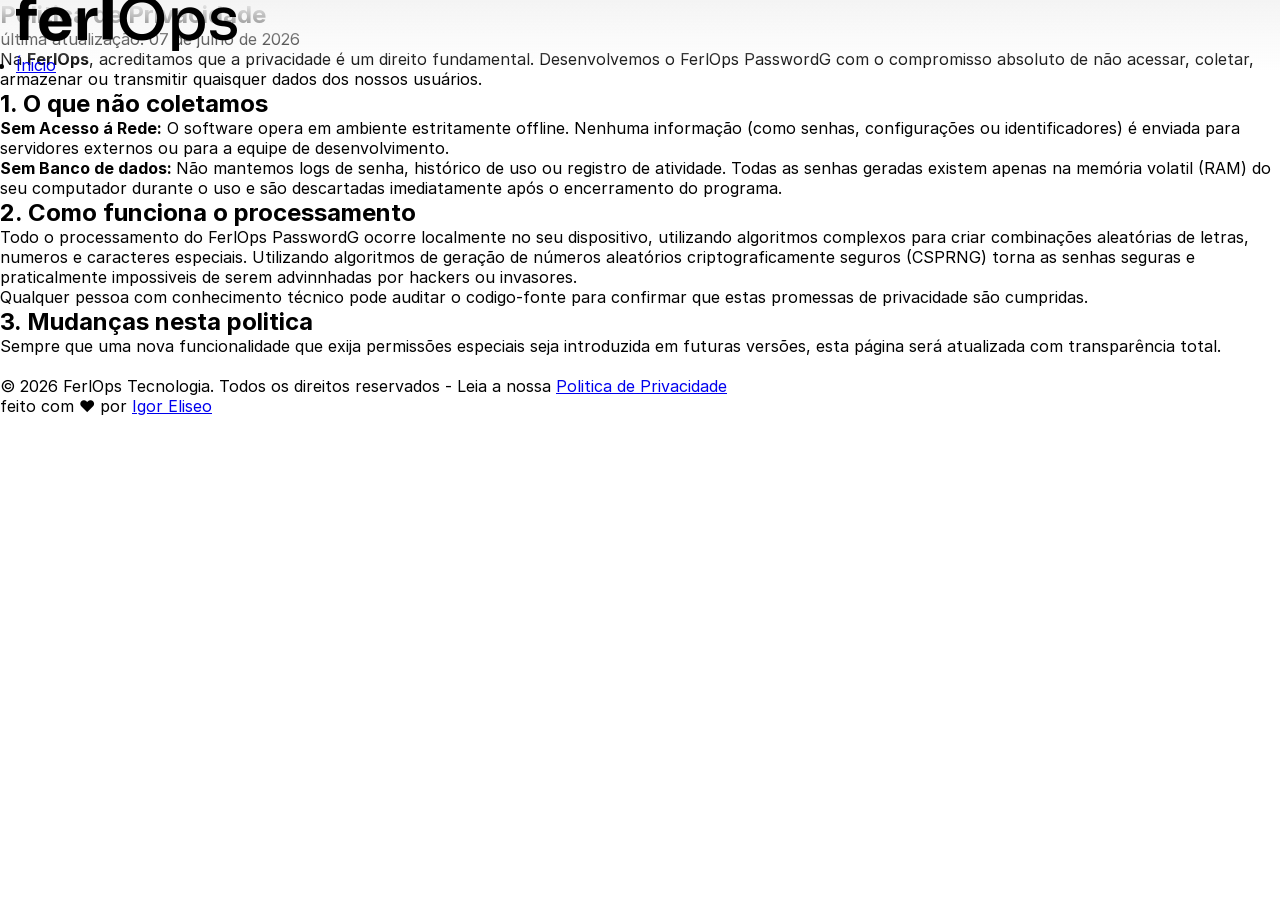
==== policy-privacy.html @ 5871f9bf "Add files via upload" ====
<!DOCTYPE html>
<html lang="pt-BR">
<head>
    <meta charset="UTF-8">
    <meta name="viewport" content="width=device-width, initial-scale=1.0">
    <title>FerlOps : Sua Identidade Digital, Protegida de Verdade.</title>
    <link rel="stylesheet" href="assets/css/styles.css">
    <link rel="stylesheet" href="assets/css/responsive.css">
    <link rel="stylesheet" href="assets/css/lucide.css">
</head>
<body>
    <header id="header">
        <div class="interface">
            <section class="logotipo-head">
                <a href="index.html">
                    <img src="assets/images/logo-ferlops.webp" alt="Logotipo do FerlOps">
                </a>
            </section>

            <nav class="menu-desktop-noresponsible">
                <ul>
                    <li><a href="index.html">Ínicio</a></li>
                </ul>
            </nav>
        </div>
    </header>

    <main>

        <section class="hero-privacy" id="hero-privacy">
            <div class="interface">

                <div class="txt-policy">
                    <h1>Politica de Privacidade</h1>
                    <p>última atualização: 07 de julho de 2026</p>

                    <p>Na <strong>FerlOps</strong>, acreditamos que a privacidade é um direito fundamental. Desenvolvemos o FerlOps PasswordG com o compromisso absoluto de não acessar, coletar, armazenar ou transmitir quaisquer dados dos nossos usuários.</p>

                    <h2>1. O que não coletamos</h2>

                    <p><strong>Sem Acesso á Rede:</strong> O software opera em ambiente estritamente offline. Nenhuma informação (como senhas, configurações ou identificadores) é enviada para servidores externos ou para a equipe de desenvolvimento.</p>

                    <p><strong>Sem Banco de dados: </strong>Não mantemos logs de senha, histórico de uso ou registro de atividade. Todas as senhas geradas existem apenas na memória volatil (RAM) do seu computador durante o uso e são descartadas imediatamente após o encerramento do programa.</p>

                    <h2>2. Como funciona o processamento</h2>

                    <p>Todo o processamento do FerlOps PasswordG ocorre localmente no seu dispositivo, utilizando algoritmos complexos para criar combinações aleatórias de letras, numeros e caracteres especiais. Utilizando algoritmos de geração de números aleatórios criptograficamente seguros (CSPRNG) torna as senhas seguras e praticalmente impossiveis de serem advinnhadas por hackers ou invasores.</p>
                    <p>Qualquer pessoa com conhecimento técnico pode auditar o codigo-fonte para confirmar que estas promessas de privacidade são cumpridas.</p>

                    <h2>3. Mudanças nesta politica</h2>

                    <p>Sempre que uma nova funcionalidade que exija permissões especiais seja introduzida em futuras versões, esta página será atualizada com transparência total.</p>

                </div>
            </div>
        </section>

    </main>

    <footer>
        <div class="interface">
            <div class="logo-footer">
                <img src="assets/images/logo-ferlops-footer.webp" alt="">
                <p></p>
                <p>&copy; 2026 FerlOps Tecnologia. Todos os direitos reservados - Leia a nossa <a href="policy-privacy.html">Politica de Privacidade</a></p>
            </div>
            <div class="appinfo">
                <p>feito com ❤️ por <a href="#">Igor Eliseo</a></p>
            </div>
        </div>
    </footer>
    <script src="assets/js/web.js"></script>
</body>
</html>
---- assets/css/styles.css ----
* {
    margin: 0;
    padding: 0;
    box-sizing: border-box;
}

@font-face {
    font-family: 'inter';
    src: url('fonts/Inter-Regular.woff2');
    font-weight: normal;
    font-display: swap;
}

@font-face {
    font-family: 'inter';
    src: url('fonts/Inter-Bold.woff2');
    font-weight: 700;
    font-display: swap;
}

@font-face {
    font-family: 'inter';
    src: url('fonts/Inter-Medium.woff2');
    font-weight: 500;
    font-display: swap;
}

html {
    scroll-behavior: smooth;
}

body {
    font-family: 'inter', Arial, Helvetica, sans-serif;
}

#logo img {
    width: 150px;
}

#header {
    height: 70px;
    padding: 1rem;
    display: flex;
    align-items: center;
    justify-content: space-between;
    /* border-bottom: 1px solid rgba(0, 0, 0, 0.06); */
    position: fixed;
    width: 100%;
    background: linear-gradient(to bottom, #f4f4f4, transparent);
    z-index: 2;
}

#menu {
    display: flex;
    list-style: none;
    gap: 0.5rem;
}

#btn-mobile {
    display: none;
}

#menu a {
    display: block;
    padding: 0.5rem;
    font-size: 14px;
    font-weight: 500;
    text-decoration: none;
    color: #29241e;
}

#menu a:hover {
    text-decoration: underline;
    text-underline-offset: 0.5rem;
    text-decoration-thickness: 1.5px;
    text-decoration-color: #e4e4e4;
}

.hero {
    display: flex;
}

section#home, 
section#products,
section#faq,
section#reportbug {
    display: flex;
    flex-direction: column;
    justify-content: center;
    align-items: center;
    padding: 60px 20px;
    min-height: 100vh;
    background-color: #f4f4f4;
}

section#home div.hero-content {
    display: flex;
    flex-direction: column;
    justify-content: center;
    align-items: center;
    max-width: 800px;
    margin-top: 10px;
}

section#home div.hero-content h1 {
    font-size: 2.3rem;
    margin: 4px 0;
    color: #29241e;
    text-align: center;
}

section#home div.hero-content p {
    color: #61584e;
    margin-bottom: 50px;
}

section#home div.hero-content img {
    max-width: 100%;
    height: auto;
    background-color: rgba(210, 200, 190, 0.4);
    border: none;
    border-bottom: 1px solid #c7c1b9;
    border-radius: 12px;
    box-shadow: 0 2px 6px rgba(0, 0, 0, 0.06);
}

section#home div.hero-content button#download {
    margin-top: 40px;
    margin-bottom: 10px;
    padding: 15px 17px;
    transition: all 0.13s;
    border: 1px solid transparent;
    border-radius: 12px;
    cursor: pointer;
    font-family: 'inter';
    font-weight: bold;
    font-size: 17px;
    background-color: #29241e;
    color: #fff;
}

div#infoapp span {
    margin: 0px 10px;
    font-size: 14px;
    color: #61584e;
}

section#home div.hero-content button#download a {
    text-decoration: none;
    color: #FFF;
}

/* section#home div.hero-content button#download:hover {
    color: #FFF;
    background-color: #6043ef;
    border-color: #401eeb;
} */

section#home div.hero-content button#download:hover {
    color: #FFF;
    background-color: #000;
    border-color: #000;
    transition: all 0.13s ease;
}

section#products {
    display: flex;
    flex-direction: column;
    justify-content: center;
    align-items: center;
    min-height: 100vh;
    background-color: #f4f4f4;
}

section#products div.hero-content {
    display: flex;
    flex-direction: column;
    justify-content: center;
    align-items: center;
    width: 100%;
    max-width: 900px;
}

section#products div.hero-content h2 {
    font-size: 37px;
    padding-bottom: 20px;
    color: #29241e;
}

section#products div.hero-content p {
    display: flex;
    font-size: 15px;
    margin-bottom: 8px;
    color: #61584e;
}

section#products div.hero-content div.solutions-grid {
    display: grid;
    grid-template-columns: repeat(auto-fit, minmax(280px, 1fr));
    gap: 30px;
    width: 100%;
}

article.card-app {
    display: flex;
    flex-direction: column;
    padding: 40px 20px;
    border: 1px solid rgba(0, 0, 0, 0.06);
    border-radius: 12px;
    transition: all ease .3s;
    margin-top: 20px;
    justify-content: center;
    align-items: center;
    background-color: #f2f1ed;
}

article.card-app h3 {
    display: flex;
    margin-bottom: 20px;
    color: #29241e;
}

article.card-app p {
    display: flex;
    font-size: 15px;
    margin-bottom: 8px;
    color: #61584e;
}

article.card-app ul {
    list-style: none;
    margin-top: 20px;
    margin-bottom: 20px;
}

article.card-app ul li {
    font-size: 14px;
    margin-bottom: 10px;
    color: #61584e;
}

article.card-app ul li strong {
    margin-right: 4px;
    color: #29241e;
}

article.card-app img {
    width: 50px;
    margin-bottom: 20px;
}

article.card-app div.buttons {
    display: flex;
    margin-top: 20px;
}

.download-wrapper {
    position: relative;
    min-width: 190px;
    font-size: 15px;
}

.dropdown-btn {
    padding: 10px 22px;
    background-color: #29241e;
    border-radius: 12px;
    display: flex;
    justify-content: space-between;
    align-items: center;
    cursor: pointer;
    overflow: hidden;
    color: #fff;
}

.dropdown-btn span {
    font-weight: bold;
}

.dropdown-btn span i {
    margin-left: 14px;
}

.dropdown-menu {
    position: absolute;
    right: 0;
    width: 100%;
    margin-top: 3px;
    padding: 5px 0;
    background-color: #fff;
    border-radius: 5px;
    display: none;
    border: 1px solid rgba(0, 0, 0, 0.06);
    box-shadow: 0 2px 6px rgba(0, 0, 0, 0.06);
}

.dropdown-menu .item {
    padding: 8px 16px;
    cursor: pointer;
    display: flex;
    justify-content: center;
    align-items: center;
}

.dropdown-menu .item:hover {
    background-color: #e4e4e4;
}

.dropdown-menu .item.active {
    font-weight: bold;
}

.dropdown-menu.open {
    display: block;
}

article.card-app button#downloadBtn {
    display: flex;
    justify-content: center;
    align-items: center;
    width: 130px;
    padding: 6px 10px;
    margin-top: 10px;
    background-color: #29241e;
    font-family: 'inter';
    color: #fff;
    border: none;
    cursor: pointer;
    border-radius: 8px;
    transition: all ease .3s;
    margin: 0px 10px;
}

article.card-app button#downloadBtn i {
    margin-left: 6px;
}

article.card-app button#downloadBtn:hover {
    color: #FFF;
    background-color: #000;
    border-color: #000;
    transition: all ease .3s;
}

section#faq {
    background-color: #eee7dd;
}

section#faq div.hero-content {
    display: flex;
    flex-direction: column;
    justify-content: center;
    align-items: center;
    max-width: 800px;
}

section#faq div.hero-content h1 {
    font-size: 37px;
    margin: 4px 0;
    color: #29241e;
}

section#faq div.hero-content p {
    color: #61584e;
    margin-bottom: 50px;
}

section#faq div#box-accordions {
    display: flex;
    flex-direction: column;
    gap: 15px;
    width: 100%;
    max-width: 600px;
    
}

section#faq div#box-accordions .accordion {
    background-color: #fff;
    border-radius: 12px;
    padding: 12px;
    cursor: pointer;
    box-shadow: 0 2px 6px rgba(0, 0, 0, 0.06);
}

div#box-accordions .accordion .accordion-header {
    width: 100%;
    border: none;
    background-color: transparent;
    display: flex;
    align-items: center;
    justify-content: space-between;
    font-weight: 500;
    font-size: 16px;
    cursor: pointer;
    font-family: 'inter';
}

.accordion-header span {
    max-width: 100%;
    white-space: normal;
    text-align: left;
    overflow: hidden;
    text-overflow: clip;
}

.accordion-body {
    color: #444;
    font-size: 15px;
    opacity: 0;
    height: 0;
    overflow: hidden;
    transition: all  0.3s ease;
}


.accordion-body.active,
.accordion-body.active p {
    padding: 5px 0;
    height: auto;
    opacity: 1;
}

.accordion-body.active p a {
    color: #29241e;
    text-decoration: none;
}

.accordion-body.active p a:hover {
    text-decoration: underline;
    text-underline-offset: 0.2rem;
    text-decoration-thickness: 1.5px;
    text-decoration-color: #e4e4e4;
}

section#reportbug {
    display: flex;
    flex-direction: column;
    justify-content: center;
    align-items: center;
    padding: 20px;
    min-height: 100vh;
    background-color: #f4f4f4;
}

section#reportbug div.hero-content {
    display: flex;
    flex-direction: column;
    justify-content: center;
    align-items: center;
    max-width: 800px;
}

section#reportbug div.hero-content h1 {
    font-size: 37px;
    margin: 14px 0;
    color: #29241e;
}

section#reportbug div.hero-content p {
    color: #61584e;
    margin-bottom: 50px;
}

button#reportbtn {
    display: flex;
    justify-content: center;
    align-items: center;
    width: 170px;
    padding: 6px 10px;
    margin-top: 10px;
    background-color: #29241e;
    font-family: 'inter';
    color: #fff;
    border: none;
    cursor: pointer;
    border-radius: 8px;
    transition: all ease .3s;
    margin: 0px 10px;
    font-weight: bold;
}

button#reportbtn a  {
    color: #fff;
    text-decoration: none;
}

section#policy_privacy {
    display: flex;
    flex-direction: column;
    justify-content: center;
    align-items: center;
    padding: 60px 20px;
    min-height: 100vh;
    background-color: #f4f4f4;
}

section#policy_privacy div.hero-content {
    display: flex;
    flex-direction: column;
    justify-content: center;
    align-items: center;
    max-width: 800px;
}

section#policy_privacy div.hero-content h1 {
    font-size: 37px;
    margin: 14px 0;
    color: #29241e;
    text-align: center;
}

section#policy_privacy div.hero-content h2 {
    margin: 14px 0;
    color: #29241e;
}

section#policy_privacy div.hero-content p {
    color: #61584e;
    margin-bottom: 50px;
}


footer#footer {
    height: 70px;
    padding: 1rem;
    background-color: #312519;
    color: #b0a795;
    font-family: 'inter';
    display: flex;
    justify-content: center;
    align-items: center;
}

footer#footer p {
    font-size: 15px;
}

footer#footer p a {
    text-decoration: none;
    color: #fff;
}


footer#footer p a:hover {
    text-decoration: underline;
    text-underline-offset: 0.2rem;
    text-decoration-thickness: 0.5px;
    transition: all ease .3s;
}

@media (max-width: 600px) {

    #header {
        margin: 0;
        display: flex;
    }

    #menu {
        display: block;
        position: absolute;
        width: 100%;
        top: 70px;
        right: 0;
        transition: .6s;
        z-index: 1000;
        height: 0;
        visibility: hidden;
        overflow-y: hidden;
        background-color: #fff;
    }

    #nav.active #menu {
        height: calc(100vh - 70px);
        visibility: visible;
    }

    #menu a {
        padding: 1rem 0;
        margin: 0 1rem;
    }

    #btn-mobile {
        display: flex;
        border: none;
        cursor: pointer;
        background-color: transparent;
        gap: .5rem;
    }

    #hamburguer {
        display: block;
        border-top: 2px solid;
        width: 20px;
    }

    #hamburguer::after, #hamburguer::before {
        content: '';
        display: block;
        width: 20px;
        height: 2px;
        background-color: #29241e;
        margin-top: 5px;
        transition: .3s;
    }

    #nav.active #hamburguer {
        border-top-color: transparent;
    }

    #nav.active #hamburguer::before {
        transform: rotate(135deg);
    }

    #nav.active #hamburguer::after {
        transform: rotate(-135deg);
        position: relative;
        top: -7px;
    }

    div.solutions-grid {
        grid-template-columns: 1fr !important;
    }

    section#home {
        padding: 30px;
    }

    section#home div.hero-content h1 {
        font-size: 1.8rem;
    }

    section#home div.hero-content {
        margin-top: 60px;
    }

    section#products div.hero-content {
        max-width: 600px;
    }

}
---- assets/css/lucide.css ----
@font-face {
  font-family: "lucide";
  src: url('lucide.eot?t=1781765884348'); /* IE9*/
  src: url('lucide.eot?t=1781765884348#iefix') format('embedded-opentype') /* IE6-IE8 */,
  url('fonts/lucide.woff2?t=1781765884348') format('woff2'),
  url('fonts/lucide.woff?t=1781765884348') format('woff'),
  url('fonts/lucide.ttf?t=1781765884348') format('truetype'),
  url('fonts/lucide.svg?t=1781765884348') format('svg');
}

[class^="icon-"], [class*=" icon-"] {
  font-family: 'lucide' !important;font-size: inherit;
  font-style:normal;
  -webkit-font-smoothing: antialiased;
  -moz-osx-font-smoothing: grayscale;
}




.icon-a-arrow-down::before { content: "\e585"; }
.icon-a-arrow-up::before { content: "\e586"; }
.icon-a-large-small::before { content: "\e587"; }
.icon-accessibility::before { content: "\e297"; }
.icon-activity-square::before { content: "\e4b4"; }
.icon-activity::before { content: "\e038"; }
.icon-ad::before { content: "\e700"; }
.icon-air-vent::before { content: "\e34d"; }
.icon-airplay::before { content: "\e039"; }
.icon-alarm-check::before { content: "\e1ec"; }
.icon-alarm-clock-check::before { content: "\e1ec"; }
.icon-alarm-clock-minus::before { content: "\e1ed"; }
.icon-alarm-clock-off::before { content: "\e23b"; }
.icon-alarm-clock-plus::before { content: "\e1ee"; }
.icon-alarm-clock::before { content: "\e03a"; }
.icon-alarm-minus::before { content: "\e1ed"; }
.icon-alarm-plus::before { content: "\e1ee"; }
.icon-alarm-smoke::before { content: "\e57b"; }
.icon-album::before { content: "\e03b"; }
.icon-alert-circle::before { content: "\e077"; }
.icon-alert-octagon::before { content: "\e127"; }
.icon-alert-triangle::before { content: "\e193"; }
.icon-align-center-horizontal::before { content: "\e26c"; }
.icon-align-center-vertical::before { content: "\e26d"; }
.icon-align-center::before { content: "\e182"; }
.icon-align-end-horizontal::before { content: "\e26e"; }
.icon-align-end-vertical::before { content: "\e26f"; }
.icon-align-horizontal-distribute-center::before { content: "\e03c"; }
.icon-align-horizontal-distribute-end::before { content: "\e03d"; }
.icon-align-horizontal-distribute-start::before { content: "\e03e"; }
.icon-align-horizontal-justify-center::before { content: "\e272"; }
.icon-align-horizontal-justify-end::before { content: "\e273"; }
.icon-align-horizontal-justify-start::before { content: "\e274"; }
.icon-align-horizontal-space-around::before { content: "\e275"; }
.icon-align-horizontal-space-between::before { content: "\e276"; }
.icon-align-justify::before { content: "\e184"; }
.icon-align-left::before { content: "\e185"; }
.icon-align-right::before { content: "\e183"; }
.icon-align-start-horizontal::before { content: "\e270"; }
.icon-align-start-vertical::before { content: "\e271"; }
.icon-align-vertical-distribute-center::before { content: "\e27e"; }
.icon-align-vertical-distribute-end::before { content: "\e27f"; }
.icon-align-vertical-distribute-start::before { content: "\e280"; }
.icon-align-vertical-justify-center::before { content: "\e277"; }
.icon-align-vertical-justify-end::before { content: "\e278"; }
.icon-align-vertical-justify-start::before { content: "\e279"; }
.icon-align-vertical-space-around::before { content: "\e27a"; }
.icon-align-vertical-space-between::before { content: "\e27b"; }
.icon-ambulance::before { content: "\e5bb"; }
.icon-ampersand::before { content: "\e49c"; }
.icon-ampersands::before { content: "\e49d"; }
.icon-amphora::before { content: "\e61b"; }
.icon-anchor::before { content: "\e03f"; }
.icon-angry::before { content: "\e2fc"; }
.icon-annoyed::before { content: "\e2fd"; }
.icon-antenna::before { content: "\e4e2"; }
.icon-anvil::before { content: "\e580"; }
.icon-aperture::before { content: "\e040"; }
.icon-app-window-mac::before { content: "\e5d2"; }
.icon-app-window::before { content: "\e426"; }
.icon-apple::before { content: "\e34e"; }
.icon-archive-restore::before { content: "\e2cd"; }
.icon-archive-x::before { content: "\e50c"; }
.icon-archive::before { content: "\e041"; }
.icon-area-chart::before { content: "\e4d3"; }
.icon-armchair::before { content: "\e2c0"; }
.icon-arrow-big-down-dash::before { content: "\e41d"; }
.icon-arrow-big-down::before { content: "\e1e1"; }
.icon-arrow-big-left-dash::before { content: "\e41e"; }
.icon-arrow-big-left::before { content: "\e1e2"; }
.icon-arrow-big-right-dash::before { content: "\e41f"; }
.icon-arrow-big-right::before { content: "\e1e3"; }
.icon-arrow-big-up-dash::before { content: "\e420"; }
.icon-arrow-big-up::before { content: "\e1e4"; }
.icon-arrow-down-0-1::before { content: "\e413"; }
.icon-arrow-down-01::before { content: "\e413"; }
.icon-arrow-down-1-0::before { content: "\e414"; }
.icon-arrow-down-10::before { content: "\e414"; }
.icon-arrow-down-a-z::before { content: "\e415"; }
.icon-arrow-down-az::before { content: "\e415"; }
.icon-arrow-down-circle::before { content: "\e078"; }
.icon-arrow-down-from-line::before { content: "\e454"; }
.icon-arrow-down-left-from-circle::before { content: "\e3f7"; }
.icon-arrow-down-left-from-square::before { content: "\e5a1"; }
.icon-arrow-down-left-square::before { content: "\e4b5"; }
.icon-arrow-down-left::before { content: "\e043"; }
.icon-arrow-down-narrow-wide::before { content: "\e044"; }
.icon-arrow-down-right-from-circle::before { content: "\e3f8"; }
.icon-arrow-down-right-from-square::before { content: "\e5a2"; }
.icon-arrow-down-right-square::before { content: "\e4b6"; }
.icon-arrow-down-right::before { content: "\e045"; }
.icon-arrow-down-square::before { content: "\e427"; }
.icon-arrow-down-to-dot::before { content: "\e44d"; }
.icon-arrow-down-to-line::before { content: "\e455"; }
.icon-arrow-down-up::before { content: "\e046"; }
.icon-arrow-down-wide-narrow::before { content: "\e047"; }
.icon-arrow-down-z-a::before { content: "\e416"; }
.icon-arrow-down-za::before { content: "\e416"; }
.icon-arrow-down::before { content: "\e042"; }
.icon-arrow-left-circle::before { content: "\e079"; }
.icon-arrow-left-from-line::before { content: "\e456"; }
.icon-arrow-left-right::before { content: "\e24a"; }
.icon-arrow-left-square::before { content: "\e428"; }
.icon-arrow-left-to-line::before { content: "\e457"; }
.icon-arrow-left::before { content: "\e048"; }
.icon-arrow-right-circle::before { content: "\e07a"; }
.icon-arrow-right-from-line::before { content: "\e458"; }
.icon-arrow-right-left::before { content: "\e417"; }
.icon-arrow-right-square::before { content: "\e429"; }
.icon-arrow-right-to-line::before { content: "\e459"; }
.icon-arrow-right::before { content: "\e049"; }
.icon-arrow-up-0-1::before { content: "\e418"; }
.icon-arrow-up-01::before { content: "\e418"; }
.icon-arrow-up-1-0::before { content: "\e419"; }
.icon-arrow-up-10::before { content: "\e419"; }
.icon-arrow-up-a-z::before { content: "\e41a"; }
.icon-arrow-up-az::before { content: "\e41a"; }
.icon-arrow-up-circle::before { content: "\e07b"; }
.icon-arrow-up-down::before { content: "\e37d"; }
.icon-arrow-up-from-dot::before { content: "\e44e"; }
.icon-arrow-up-from-line::before { content: "\e45a"; }
.icon-arrow-up-left-from-circle::before { content: "\e3f9"; }
.icon-arrow-up-left-from-square::before { content: "\e5a3"; }
.icon-arrow-up-left-square::before { content: "\e4b7"; }
.icon-arrow-up-left::before { content: "\e04b"; }
.icon-arrow-up-narrow-wide::before { content: "\e04c"; }
.icon-arrow-up-right-from-circle::before { content: "\e3fa"; }
.icon-arrow-up-right-from-square::before { content: "\e5a4"; }
.icon-arrow-up-right-square::before { content: "\e4b8"; }
.icon-arrow-up-right::before { content: "\e04d"; }
.icon-arrow-up-square::before { content: "\e42a"; }
.icon-arrow-up-to-line::before { content: "\e45b"; }
.icon-arrow-up-wide-narrow::before { content: "\e41b"; }
.icon-arrow-up-z-a::before { content: "\e41c"; }
.icon-arrow-up-za::before { content: "\e41c"; }
.icon-arrow-up::before { content: "\e04a"; }
.icon-arrows-up-from-line::before { content: "\e4d4"; }
.icon-asterisk-square::before { content: "\e168"; }
.icon-asterisk::before { content: "\e1ef"; }
.icon-astroid::before { content: "\e6f0"; }
.icon-at-sign::before { content: "\e04e"; }
.icon-atom::before { content: "\e3d7"; }
.icon-audio-lines::before { content: "\e55a"; }
.icon-audio-waveform::before { content: "\e55b"; }
.icon-award::before { content: "\e04f"; }
.icon-axe::before { content: "\e050"; }
.icon-axis-3-d::before { content: "\e2fe"; }
.icon-axis-3d::before { content: "\e2fe"; }
.icon-baby::before { content: "\e2ce"; }
.icon-backpack::before { content: "\e2c8"; }
.icon-badge-alert::before { content: "\e475"; }
.icon-badge-cent::before { content: "\e50f"; }
.icon-badge-check::before { content: "\e241"; }
.icon-badge-dollar-sign::before { content: "\e476"; }
.icon-badge-euro::before { content: "\e510"; }
.icon-badge-help::before { content: "\e47b"; }
.icon-badge-indian-rupee::before { content: "\e511"; }
.icon-badge-info::before { content: "\e477"; }
.icon-badge-japanese-yen::before { content: "\e512"; }
.icon-badge-minus::before { content: "\e478"; }
.icon-badge-percent::before { content: "\e479"; }
.icon-badge-plus::before { content: "\e47a"; }
.icon-badge-pound-sterling::before { content: "\e513"; }
.icon-badge-question-mark::before { content: "\e47b"; }
.icon-badge-russian-ruble::before { content: "\e514"; }
.icon-badge-swiss-franc::before { content: "\e515"; }
.icon-badge-turkish-lira::before { content: "\e67e"; }
.icon-badge-x::before { content: "\e47c"; }
.icon-badge::before { content: "\e474"; }
.icon-baggage-claim::before { content: "\e2c9"; }
.icon-balloon::before { content: "\e6af"; }
.icon-ban::before { content: "\e051"; }
.icon-banana::before { content: "\e34f"; }
.icon-bandage::before { content: "\e61d"; }
.icon-banknote-arrow-down::before { content: "\e64c"; }
.icon-banknote-arrow-up::before { content: "\e64d"; }
.icon-banknote-check::before { content: "\e70c"; }
.icon-banknote-x::before { content: "\e64e"; }
.icon-banknote::before { content: "\e052"; }
.icon-bar-chart-2::before { content: "\e068"; }
.icon-bar-chart-3::before { content: "\e2a3"; }
.icon-bar-chart-4::before { content: "\e2a4"; }
.icon-bar-chart-big::before { content: "\e4a9"; }
.icon-bar-chart-horizontal-big::before { content: "\e4a7"; }
.icon-bar-chart-horizontal::before { content: "\e2a2"; }
.icon-bar-chart::before { content: "\e06a"; }
.icon-barcode::before { content: "\e533"; }
.icon-barrel::before { content: "\e675"; }
.icon-baseline::before { content: "\e285"; }
.icon-bath::before { content: "\e2ab"; }
.icon-battery-charging::before { content: "\e054"; }
.icon-battery-full::before { content: "\e055"; }
.icon-battery-low::before { content: "\e056"; }
.icon-battery-medium::before { content: "\e057"; }
.icon-battery-plus::before { content: "\e63e"; }
.icon-battery-warning::before { content: "\e3ac"; }
.icon-battery::before { content: "\e053"; }
.icon-beaker::before { content: "\e058"; }
.icon-bean-off::before { content: "\e390"; }
.icon-bean::before { content: "\e38f"; }
.icon-bed-double::before { content: "\e2c2"; }
.icon-bed-single::before { content: "\e2c3"; }
.icon-bed::before { content: "\e2c1"; }
.icon-beef-off::before { content: "\e6dc"; }
.icon-beef::before { content: "\e3a5"; }
.icon-beer-off::before { content: "\e5d9"; }
.icon-beer::before { content: "\e2cf"; }
.icon-bell-check::before { content: "\e6ef"; }
.icon-bell-dot::before { content: "\e42b"; }
.icon-bell-electric::before { content: "\e57c"; }
.icon-bell-minus::before { content: "\e1f0"; }
.icon-bell-off::before { content: "\e05a"; }
.icon-bell-plus::before { content: "\e1f1"; }
.icon-bell-ring::before { content: "\e224"; }
.icon-bell::before { content: "\e059"; }
.icon-between-horizonal-end::before { content: "\e591"; }
.icon-between-horizonal-start::before { content: "\e592"; }
.icon-between-horizontal-end::before { content: "\e591"; }
.icon-between-horizontal-start::before { content: "\e592"; }
.icon-between-vertical-end::before { content: "\e593"; }
.icon-between-vertical-start::before { content: "\e594"; }
.icon-biceps-flexed::before { content: "\e5eb"; }
.icon-bike::before { content: "\e1d2"; }
.icon-binary::before { content: "\e1f2"; }
.icon-binoculars::before { content: "\e621"; }
.icon-biohazard::before { content: "\e441"; }
.icon-bird::before { content: "\e3c5"; }
.icon-birdhouse::before { content: "\e69a"; }
.icon-bitcoin::before { content: "\e05b"; }
.icon-blend::before { content: "\e59c"; }
.icon-blender::before { content: "\e6f4"; }
.icon-blinds::before { content: "\e3c0"; }
.icon-blocks::before { content: "\e4fa"; }
.icon-bluetooth-connected::before { content: "\e1b8"; }
.icon-bluetooth-off::before { content: "\e1b9"; }
.icon-bluetooth-searching::before { content: "\e1ba"; }
.icon-bluetooth::before { content: "\e05c"; }
.icon-bold::before { content: "\e05d"; }
.icon-bolt::before { content: "\e58c"; }
.icon-bomb::before { content: "\e2ff"; }
.icon-bone-fracture::before { content: "\e715"; }
.icon-bone::before { content: "\e358"; }
.icon-book-a::before { content: "\e544"; }
.icon-book-alert::before { content: "\e672"; }
.icon-book-audio::before { content: "\e545"; }
.icon-book-check::before { content: "\e546"; }
.icon-book-copy::before { content: "\e3ec"; }
.icon-book-dashed::before { content: "\e3ed"; }
.icon-book-down::before { content: "\e3ee"; }
.icon-book-headphones::before { content: "\e547"; }
.icon-book-heart::before { content: "\e548"; }
.icon-book-image::before { content: "\e549"; }
.icon-book-key::before { content: "\e3ef"; }
.icon-book-lock::before { content: "\e3f0"; }
.icon-book-marked::before { content: "\e3f1"; }
.icon-book-minus::before { content: "\e3f2"; }
.icon-book-open-check::before { content: "\e381"; }
.icon-book-open-text::before { content: "\e54a"; }
.icon-book-open::before { content: "\e05f"; }
.icon-book-plus::before { content: "\e3f3"; }
.icon-book-search::before { content: "\e6ab"; }
.icon-book-template::before { content: "\e3ed"; }
.icon-book-text::before { content: "\e54b"; }
.icon-book-type::before { content: "\e54c"; }
.icon-book-up-2::before { content: "\e4a6"; }
.icon-book-up::before { content: "\e3f4"; }
.icon-book-user::before { content: "\e54d"; }
.icon-book-x::before { content: "\e3f5"; }
.icon-book::before { content: "\e05e"; }
.icon-bookmark-check::before { content: "\e51f"; }
.icon-bookmark-minus::before { content: "\e23c"; }
.icon-bookmark-off::before { content: "\e6df"; }
.icon-bookmark-plus::before { content: "\e23d"; }
.icon-bookmark-x::before { content: "\e520"; }
.icon-bookmark::before { content: "\e060"; }
.icon-boom-box::before { content: "\e4ee"; }
.icon-bot-message-square::before { content: "\e5ce"; }
.icon-bot-off::before { content: "\e5e0"; }
.icon-bot::before { content: "\e1bb"; }
.icon-bottle-wine::before { content: "\e67b"; }
.icon-bow-arrow::before { content: "\e65e"; }
.icon-box-select::before { content: "\e1cb"; }
.icon-box::before { content: "\e061"; }
.icon-boxes::before { content: "\e2d0"; }
.icon-braces::before { content: "\e36a"; }
.icon-brackets::before { content: "\e443"; }
.icon-brain-circuit::before { content: "\e3c7"; }
.icon-brain-cog::before { content: "\e3c8"; }
.icon-brain::before { content: "\e3c6"; }
.icon-brick-wall-fire::before { content: "\e653"; }
.icon-brick-wall-shield::before { content: "\e690"; }
.icon-brick-wall::before { content: "\e581"; }
.icon-briefcase-business::before { content: "\e5d5"; }
.icon-briefcase-conveyor-belt::before { content: "\e62b"; }
.icon-briefcase-medical::before { content: "\e5d6"; }
.icon-briefcase::before { content: "\e062"; }
.icon-bring-to-front::before { content: "\e4ef"; }
.icon-broccoli::before { content: "\e6f5"; }
.icon-brush-cleaning::before { content: "\e666"; }
.icon-brush::before { content: "\e1d3"; }
.icon-bubbles::before { content: "\e654"; }
.icon-bug-off::before { content: "\e50d"; }
.icon-bug-play::before { content: "\e50e"; }
.icon-bug::before { content: "\e20c"; }
.icon-building-2::before { content: "\e290"; }
.icon-building::before { content: "\e1cc"; }
.icon-bus-front::before { content: "\e4fb"; }
.icon-bus::before { content: "\e1d4"; }
.icon-cable-car::before { content: "\e4fc"; }
.icon-cable::before { content: "\e4e3"; }
.icon-cake-slice::before { content: "\e4b9"; }
.icon-cake::before { content: "\e344"; }
.icon-calculator::before { content: "\e1bc"; }
.icon-calendar-1::before { content: "\e630"; }
.icon-calendar-arrow-down::before { content: "\e5fe"; }
.icon-calendar-arrow-up::before { content: "\e5ff"; }
.icon-calendar-check-2::before { content: "\e2b8"; }
.icon-calendar-check::before { content: "\e2b7"; }
.icon-calendar-clock::before { content: "\e304"; }
.icon-calendar-cog::before { content: "\e5ed"; }
.icon-calendar-days::before { content: "\e2b9"; }
.icon-calendar-fold::before { content: "\e5b4"; }
.icon-calendar-heart::before { content: "\e305"; }
.icon-calendar-minus-2::before { content: "\e5b5"; }
.icon-calendar-minus::before { content: "\e2ba"; }
.icon-calendar-off::before { content: "\e2bb"; }
.icon-calendar-plus-2::before { content: "\e5b6"; }
.icon-calendar-plus::before { content: "\e2bc"; }
.icon-calendar-range::before { content: "\e2bd"; }
.icon-calendar-search::before { content: "\e306"; }
.icon-calendar-sync::before { content: "\e636"; }
.icon-calendar-x-2::before { content: "\e2bf"; }
.icon-calendar-x::before { content: "\e2be"; }
.icon-calendar::before { content: "\e063"; }
.icon-calendars::before { content: "\e6a7"; }
.icon-camera-off::before { content: "\e065"; }
.icon-camera::before { content: "\e064"; }
.icon-candlestick-chart::before { content: "\e4a8"; }
.icon-candy-cane::before { content: "\e4ba"; }
.icon-candy-off::before { content: "\e392"; }
.icon-candy::before { content: "\e391"; }
.icon-cannabis-off::before { content: "\e6e0"; }
.icon-cannabis::before { content: "\e5d4"; }
.icon-captions-off::before { content: "\e5c1"; }
.icon-captions::before { content: "\e3a4"; }
.icon-car-front::before { content: "\e4fd"; }
.icon-car-taxi-front::before { content: "\e4fe"; }
.icon-car::before { content: "\e1d5"; }
.icon-caravan::before { content: "\e539"; }
.icon-card-sim::before { content: "\e671"; }
.icon-carrot::before { content: "\e25a"; }
.icon-case-lower::before { content: "\e3d8"; }
.icon-case-sensitive::before { content: "\e3d9"; }
.icon-case-upper::before { content: "\e3da"; }
.icon-cassette-tape::before { content: "\e4ca"; }
.icon-cast::before { content: "\e066"; }
.icon-castle::before { content: "\e3e0"; }
.icon-cat::before { content: "\e38c"; }
.icon-cctv-off::before { content: "\e6d8"; }
.icon-cctv::before { content: "\e57d"; }
.icon-chart-area::before { content: "\e4d3"; }
.icon-chart-bar-big::before { content: "\e4a7"; }
.icon-chart-bar-decreasing::before { content: "\e607"; }
.icon-chart-bar-increasing::before { content: "\e608"; }
.icon-chart-bar-stacked::before { content: "\e609"; }
.icon-chart-bar::before { content: "\e2a2"; }
.icon-chart-candlestick::before { content: "\e4a8"; }
.icon-chart-column-big::before { content: "\e4a9"; }
.icon-chart-column-decreasing::before { content: "\e067"; }
.icon-chart-column-increasing::before { content: "\e2a4"; }
.icon-chart-column-stacked::before { content: "\e60a"; }
.icon-chart-column::before { content: "\e2a3"; }
.icon-chart-gantt::before { content: "\e624"; }
.icon-chart-line::before { content: "\e2a5"; }
.icon-chart-network::before { content: "\e60b"; }
.icon-chart-no-axes-column-decreasing::before { content: "\e069"; }
.icon-chart-no-axes-column-increasing::before { content: "\e06a"; }
.icon-chart-no-axes-column::before { content: "\e068"; }
.icon-chart-no-axes-combined::before { content: "\e60c"; }
.icon-chart-no-axes-gantt::before { content: "\e4c4"; }
.icon-chart-pie::before { content: "\e06b"; }
.icon-chart-scatter::before { content: "\e48a"; }
.icon-chart-spline::before { content: "\e60d"; }
.icon-check-check::before { content: "\e38e"; }
.icon-check-circle-2::before { content: "\e226"; }
.icon-check-circle::before { content: "\e07c"; }
.icon-check-line::before { content: "\e66b"; }
.icon-check-square-2::before { content: "\e559"; }
.icon-check-square::before { content: "\e16a"; }
.icon-check::before { content: "\e06c"; }
.icon-chef-hat::before { content: "\e2ac"; }
.icon-cherry::before { content: "\e350"; }
.icon-chess-bishop::before { content: "\e6a0"; }
.icon-chess-king::before { content: "\e6a1"; }
.icon-chess-knight::before { content: "\e6a2"; }
.icon-chess-pawn::before { content: "\e6a3"; }
.icon-chess-queen::before { content: "\e6a4"; }
.icon-chess-rook::before { content: "\e6a5"; }
.icon-chevron-down-circle::before { content: "\e4dd"; }
.icon-chevron-down-square::before { content: "\e3cf"; }
.icon-chevron-down::before { content: "\e06d"; }
.icon-chevron-first::before { content: "\e243"; }
.icon-chevron-last::before { content: "\e244"; }
.icon-chevron-left-circle::before { content: "\e4de"; }
.icon-chevron-left-square::before { content: "\e3d0"; }
.icon-chevron-left::before { content: "\e06e"; }
.icon-chevron-right-circle::before { content: "\e4df"; }
.icon-chevron-right-square::before { content: "\e3d1"; }
.icon-chevron-right::before { content: "\e06f"; }
.icon-chevron-up-circle::before { content: "\e4e0"; }
.icon-chevron-up-square::before { content: "\e3d2"; }
.icon-chevron-up::before { content: "\e070"; }
.icon-chevrons-down-up::before { content: "\e228"; }
.icon-chevrons-down::before { content: "\e071"; }
.icon-chevrons-left-right-ellipsis::before { content: "\e61f"; }
.icon-chevrons-left-right::before { content: "\e293"; }
.icon-chevrons-left::before { content: "\e072"; }
.icon-chevrons-right-left::before { content: "\e294"; }
.icon-chevrons-right::before { content: "\e073"; }
.icon-chevrons-up-down::before { content: "\e211"; }
.icon-chevrons-up::before { content: "\e074"; }
.icon-church::before { content: "\e3e1"; }
.icon-cigarette-off::before { content: "\e2c7"; }
.icon-cigarette::before { content: "\e2c6"; }
.icon-circle-alert::before { content: "\e077"; }
.icon-circle-arrow-down::before { content: "\e078"; }
.icon-circle-arrow-left::before { content: "\e079"; }
.icon-circle-arrow-out-down-left::before { content: "\e3f7"; }
.icon-circle-arrow-out-down-right::before { content: "\e3f8"; }
.icon-circle-arrow-out-up-left::before { content: "\e3f9"; }
.icon-circle-arrow-out-up-right::before { content: "\e3fa"; }
.icon-circle-arrow-right::before { content: "\e07a"; }
.icon-circle-arrow-up::before { content: "\e07b"; }
.icon-circle-check-big::before { content: "\e07c"; }
.icon-circle-check::before { content: "\e226"; }
.icon-circle-chevron-down::before { content: "\e4dd"; }
.icon-circle-chevron-left::before { content: "\e4de"; }
.icon-circle-chevron-right::before { content: "\e4df"; }
.icon-circle-chevron-up::before { content: "\e4e0"; }
.icon-circle-dashed::before { content: "\e4b0"; }
.icon-circle-divide::before { content: "\e07d"; }
.icon-circle-dollar-sign::before { content: "\e47d"; }
.icon-circle-dot-dashed::before { content: "\e4b1"; }
.icon-circle-dot::before { content: "\e345"; }
.icon-circle-ellipsis::before { content: "\e346"; }
.icon-circle-equal::before { content: "\e400"; }
.icon-circle-fading-arrow-up::before { content: "\e618"; }
.icon-circle-fading-plus::before { content: "\e5bc"; }
.icon-circle-gauge::before { content: "\e4e1"; }
.icon-circle-help::before { content: "\e082"; }
.icon-circle-minus::before { content: "\e07e"; }
.icon-circle-off::before { content: "\e401"; }
.icon-circle-parking-off::before { content: "\e3ca"; }
.icon-circle-parking::before { content: "\e3c9"; }
.icon-circle-pause::before { content: "\e07f"; }
.icon-circle-percent::before { content: "\e51a"; }
.icon-circle-pile::before { content: "\e6e1"; }
.icon-circle-play::before { content: "\e080"; }
.icon-circle-plus::before { content: "\e081"; }
.icon-circle-pound-sterling::before { content: "\e66d"; }
.icon-circle-power::before { content: "\e550"; }
.icon-circle-question-mark::before { content: "\e082"; }
.icon-circle-slash-2::before { content: "\e213"; }
.icon-circle-slash::before { content: "\e402"; }
.icon-circle-slashed::before { content: "\e213"; }
.icon-circle-small::before { content: "\e640"; }
.icon-circle-star::before { content: "\e68d"; }
.icon-circle-stop::before { content: "\e083"; }
.icon-circle-user-round::before { content: "\e462"; }
.icon-circle-user::before { content: "\e461"; }
.icon-circle-x::before { content: "\e084"; }
.icon-circle::before { content: "\e076"; }
.icon-circuit-board::before { content: "\e403"; }
.icon-citrus::before { content: "\e375"; }
.icon-clapperboard::before { content: "\e29b"; }
.icon-clipboard-check::before { content: "\e219"; }
.icon-clipboard-clock::before { content: "\e688"; }
.icon-clipboard-copy::before { content: "\e225"; }
.icon-clipboard-edit::before { content: "\e307"; }
.icon-clipboard-list::before { content: "\e086"; }
.icon-clipboard-minus::before { content: "\e5be"; }
.icon-clipboard-paste::before { content: "\e3e8"; }
.icon-clipboard-pen-line::before { content: "\e308"; }
.icon-clipboard-pen::before { content: "\e307"; }
.icon-clipboard-plus::before { content: "\e5bf"; }
.icon-clipboard-signature::before { content: "\e308"; }
.icon-clipboard-type::before { content: "\e309"; }
.icon-clipboard-x::before { content: "\e222"; }
.icon-clipboard::before { content: "\e085"; }
.icon-clock-1::before { content: "\e24b"; }
.icon-clock-10::before { content: "\e24c"; }
.icon-clock-11::before { content: "\e24d"; }
.icon-clock-12::before { content: "\e24e"; }
.icon-clock-2::before { content: "\e24f"; }
.icon-clock-3::before { content: "\e250"; }
.icon-clock-4::before { content: "\e251"; }
.icon-clock-5::before { content: "\e252"; }
.icon-clock-6::before { content: "\e253"; }
.icon-clock-7::before { content: "\e254"; }
.icon-clock-8::before { content: "\e255"; }
.icon-clock-9::before { content: "\e256"; }
.icon-clock-alert::before { content: "\e62a"; }
.icon-clock-arrow-down::before { content: "\e600"; }
.icon-clock-arrow-left::before { content: "\e70d"; }
.icon-clock-arrow-right::before { content: "\e70e"; }
.icon-clock-arrow-up::before { content: "\e601"; }
.icon-clock-check::before { content: "\e69e"; }
.icon-clock-fading::before { content: "\e64a"; }
.icon-clock-plus::before { content: "\e667"; }
.icon-clock::before { content: "\e087"; }
.icon-closed-caption::before { content: "\e68a"; }
.icon-cloud-alert::before { content: "\e633"; }
.icon-cloud-backup::before { content: "\e6e2"; }
.icon-cloud-check::before { content: "\e66e"; }
.icon-cloud-cog::before { content: "\e30a"; }
.icon-cloud-download::before { content: "\e089"; }
.icon-cloud-drizzle::before { content: "\e08a"; }
.icon-cloud-fog::before { content: "\e214"; }
.icon-cloud-hail::before { content: "\e08b"; }
.icon-cloud-lightning::before { content: "\e08c"; }
.icon-cloud-moon-rain::before { content: "\e2fa"; }
.icon-cloud-moon::before { content: "\e215"; }
.icon-cloud-off::before { content: "\e08d"; }
.icon-cloud-rain-wind::before { content: "\e08f"; }
.icon-cloud-rain::before { content: "\e08e"; }
.icon-cloud-snow::before { content: "\e090"; }
.icon-cloud-sun-rain::before { content: "\e2fb"; }
.icon-cloud-sun::before { content: "\e216"; }
.icon-cloud-sync::before { content: "\e6e3"; }
.icon-cloud-upload::before { content: "\e091"; }
.icon-cloud::before { content: "\e088"; }
.icon-cloudy::before { content: "\e217"; }
.icon-clover::before { content: "\e092"; }
.icon-club::before { content: "\e496"; }
.icon-code-2::before { content: "\e206"; }
.icon-code-square::before { content: "\e16b"; }
.icon-code-xml::before { content: "\e206"; }
.icon-code::before { content: "\e093"; }
.icon-coffee::before { content: "\e096"; }
.icon-cog::before { content: "\e30b"; }
.icon-coins::before { content: "\e097"; }
.icon-columns-2::before { content: "\e098"; }
.icon-columns-3-cog::before { content: "\e661"; }
.icon-columns-3::before { content: "\e099"; }
.icon-columns-4::before { content: "\e589"; }
.icon-columns-settings::before { content: "\e661"; }
.icon-columns::before { content: "\e098"; }
.icon-combine::before { content: "\e44c"; }
.icon-command::before { content: "\e09a"; }
.icon-compass::before { content: "\e09b"; }
.icon-component::before { content: "\e2ad"; }
.icon-computer::before { content: "\e4e4"; }
.icon-concierge-bell::before { content: "\e378"; }
.icon-cone::before { content: "\e523"; }
.icon-construction::before { content: "\e3b4"; }
.icon-contact-2::before { content: "\e463"; }
.icon-contact-round::before { content: "\e463"; }
.icon-contact::before { content: "\e09c"; }
.icon-container::before { content: "\e4d5"; }
.icon-contrast::before { content: "\e09d"; }
.icon-cookie::before { content: "\e26b"; }
.icon-cooking-pot::before { content: "\e584"; }
.icon-copy-check::before { content: "\e3fb"; }
.icon-copy-minus::before { content: "\e3fc"; }
.icon-copy-plus::before { content: "\e3fd"; }
.icon-copy-slash::before { content: "\e3fe"; }
.icon-copy-x::before { content: "\e3ff"; }
.icon-copy::before { content: "\e09e"; }
.icon-copyleft::before { content: "\e09f"; }
.icon-copyright::before { content: "\e0a0"; }
.icon-corner-down-left::before { content: "\e0a1"; }
.icon-corner-down-right::before { content: "\e0a2"; }
.icon-corner-left-down::before { content: "\e0a3"; }
.icon-corner-left-up::before { content: "\e0a4"; }
.icon-corner-right-down::before { content: "\e0a5"; }
.icon-corner-right-up::before { content: "\e0a6"; }
.icon-corner-up-left::before { content: "\e0a7"; }
.icon-corner-up-right::before { content: "\e0a8"; }
.icon-cpu::before { content: "\e0a9"; }
.icon-creative-commons::before { content: "\e3b2"; }
.icon-credit-card::before { content: "\e0aa"; }
.icon-croissant::before { content: "\e2ae"; }
.icon-crop::before { content: "\e0ab"; }
.icon-cross::before { content: "\e1e5"; }
.icon-crosshair::before { content: "\e0ac"; }
.icon-crown::before { content: "\e1d6"; }
.icon-cuboid::before { content: "\e524"; }
.icon-cup-soda::before { content: "\e2d1"; }
.icon-curly-braces::before { content: "\e36a"; }
.icon-currency::before { content: "\e230"; }
.icon-cylinder::before { content: "\e525"; }
.icon-dam::before { content: "\e606"; }
.icon-database-backup::before { content: "\e3ab"; }
.icon-database-search::before { content: "\e6b1"; }
.icon-database-zap::before { content: "\e50b"; }
.icon-database::before { content: "\e0ad"; }
.icon-decimals-arrow-left::before { content: "\e65c"; }
.icon-decimals-arrow-right::before { content: "\e65d"; }
.icon-delete::before { content: "\e0ae"; }
.icon-dessert::before { content: "\e4bb"; }
.icon-diameter::before { content: "\e526"; }
.icon-diamond-minus::before { content: "\e5e1"; }
.icon-diamond-percent::before { content: "\e51b"; }
.icon-diamond-plus::before { content: "\e5e2"; }
.icon-diamond::before { content: "\e2d2"; }
.icon-dice-1::before { content: "\e287"; }
.icon-dice-2::before { content: "\e288"; }
.icon-dice-3::before { content: "\e289"; }
.icon-dice-4::before { content: "\e28a"; }
.icon-dice-5::before { content: "\e28b"; }
.icon-dice-6::before { content: "\e28c"; }
.icon-dices::before { content: "\e2c5"; }
.icon-diff::before { content: "\e30c"; }
.icon-disc-2::before { content: "\e3f6"; }
.icon-disc-3::before { content: "\e494"; }
.icon-disc-album::before { content: "\e55c"; }
.icon-disc::before { content: "\e0af"; }
.icon-divide-circle::before { content: "\e07d"; }
.icon-divide-square::before { content: "\e16d"; }
.icon-divide::before { content: "\e0b0"; }
.icon-dna-off::before { content: "\e394"; }
.icon-dna::before { content: "\e393"; }
.icon-dock::before { content: "\e5d3"; }
.icon-dog::before { content: "\e38d"; }
.icon-dollar-sign::before { content: "\e0b1"; }
.icon-donut::before { content: "\e4bc"; }
.icon-door-closed-locked::before { content: "\e664"; }
.icon-door-closed::before { content: "\e3d5"; }
.icon-door-open::before { content: "\e3d6"; }
.icon-dot-square::before { content: "\e16e"; }
.icon-dot::before { content: "\e44f"; }
.icon-download-cloud::before { content: "\e089"; }
.icon-download::before { content: "\e0b2"; }
.icon-drafting-compass::before { content: "\e527"; }
.icon-drama::before { content: "\e521"; }
.icon-drill::before { content: "\e58d"; }
.icon-drone::before { content: "\e676"; }
.icon-droplet-off::before { content: "\e638"; }
.icon-droplet::before { content: "\e0b4"; }
.icon-droplets::before { content: "\e0b5"; }
.icon-drum::before { content: "\e55d"; }
.icon-drumstick::before { content: "\e25b"; }
.icon-dumbbell::before { content: "\e3a1"; }
.icon-ear-off::before { content: "\e383"; }
.icon-ear::before { content: "\e382"; }
.icon-earth-lock::before { content: "\e5cc"; }
.icon-earth::before { content: "\e1f3"; }
.icon-eclipse::before { content: "\e59d"; }
.icon-edit-2::before { content: "\e12f"; }
.icon-edit-3::before { content: "\e130"; }
.icon-edit::before { content: "\e172"; }
.icon-egg-fried::before { content: "\e351"; }
.icon-egg-off::before { content: "\e395"; }
.icon-egg::before { content: "\e25d"; }
.icon-ellipse::before { content: "\e6b2"; }
.icon-ellipsis-vertical::before { content: "\e0b7"; }
.icon-ellipsis::before { content: "\e0b6"; }
.icon-equal-approximately::before { content: "\e634"; }
.icon-equal-not::before { content: "\e1be"; }
.icon-equal-square::before { content: "\e16f"; }
.icon-equal::before { content: "\e1bd"; }
.icon-eraser::before { content: "\e28f"; }
.icon-ethernet-port::before { content: "\e620"; }
.icon-euro::before { content: "\e0b8"; }
.icon-ev-charger::before { content: "\e697"; }
.icon-expand::before { content: "\e21a"; }
.icon-external-link::before { content: "\e0b9"; }
.icon-eye-closed::before { content: "\e62e"; }
.icon-eye-dashed::before { content: "\e701"; }
.icon-eye-off::before { content: "\e0bb"; }
.icon-eye::before { content: "\e0ba"; }
.icon-factory::before { content: "\e29f"; }
.icon-fan::before { content: "\e379"; }
.icon-fast-forward::before { content: "\e0bd"; }
.icon-feather::before { content: "\e0be"; }
.icon-fence::before { content: "\e582"; }
.icon-ferris-wheel::before { content: "\e47f"; }
.icon-file-archive::before { content: "\e30d"; }
.icon-file-audio-2::before { content: "\e31a"; }
.icon-file-audio::before { content: "\e31a"; }
.icon-file-axis-3-d::before { content: "\e30e"; }
.icon-file-axis-3d::before { content: "\e30e"; }
.icon-file-badge-2::before { content: "\e30f"; }
.icon-file-badge::before { content: "\e30f"; }
.icon-file-bar-chart-2::before { content: "\e311"; }
.icon-file-bar-chart::before { content: "\e312"; }
.icon-file-box::before { content: "\e310"; }
.icon-file-braces-corner::before { content: "\e36c"; }
.icon-file-braces::before { content: "\e36b"; }
.icon-file-chart-column-increasing::before { content: "\e312"; }
.icon-file-chart-column::before { content: "\e311"; }
.icon-file-chart-line::before { content: "\e313"; }
.icon-file-chart-pie::before { content: "\e314"; }
.icon-file-check-2::before { content: "\e0c2"; }
.icon-file-check-corner::before { content: "\e0c2"; }
.icon-file-check::before { content: "\e0c1"; }
.icon-file-clock::before { content: "\e315"; }
.icon-file-code-2::before { content: "\e45e"; }
.icon-file-code-corner::before { content: "\e45e"; }
.icon-file-code::before { content: "\e0c3"; }
.icon-file-cog-2::before { content: "\e316"; }
.icon-file-cog::before { content: "\e316"; }
.icon-file-diff::before { content: "\e317"; }
.icon-file-digit::before { content: "\e0c4"; }
.icon-file-down::before { content: "\e318"; }
.icon-file-edit::before { content: "\e31f"; }
.icon-file-exclamation-point::before { content: "\e319"; }
.icon-file-headphone::before { content: "\e31a"; }
.icon-file-heart::before { content: "\e31b"; }
.icon-file-image::before { content: "\e31c"; }
.icon-file-input::before { content: "\e0c5"; }
.icon-file-json-2::before { content: "\e36c"; }
.icon-file-json::before { content: "\e36b"; }
.icon-file-key-2::before { content: "\e31d"; }
.icon-file-key::before { content: "\e31d"; }
.icon-file-line-chart::before { content: "\e313"; }
.icon-file-lock-2::before { content: "\e31e"; }
.icon-file-lock::before { content: "\e31e"; }
.icon-file-minus-2::before { content: "\e0c7"; }
.icon-file-minus-corner::before { content: "\e0c7"; }
.icon-file-minus::before { content: "\e0c6"; }
.icon-file-music::before { content: "\e55e"; }
.icon-file-output::before { content: "\e0c8"; }
.icon-file-pen-line::before { content: "\e320"; }
.icon-file-pen::before { content: "\e31f"; }
.icon-file-pie-chart::before { content: "\e314"; }
.icon-file-play::before { content: "\e321"; }
.icon-file-plus-2::before { content: "\e0ca"; }
.icon-file-plus-corner::before { content: "\e0ca"; }
.icon-file-plus::before { content: "\e0c9"; }
.icon-file-question-mark::before { content: "\e322"; }
.icon-file-question::before { content: "\e322"; }
.icon-file-scan::before { content: "\e323"; }
.icon-file-search-2::before { content: "\e324"; }
.icon-file-search-corner::before { content: "\e324"; }
.icon-file-search::before { content: "\e0cb"; }
.icon-file-signal::before { content: "\e325"; }
.icon-file-signature::before { content: "\e320"; }
.icon-file-sliders::before { content: "\e5a0"; }
.icon-file-spreadsheet::before { content: "\e326"; }
.icon-file-stack::before { content: "\e4a1"; }
.icon-file-symlink::before { content: "\e327"; }
.icon-file-terminal::before { content: "\e328"; }
.icon-file-text::before { content: "\e0cc"; }
.icon-file-type-2::before { content: "\e36d"; }
.icon-file-type-corner::before { content: "\e36d"; }
.icon-file-type::before { content: "\e329"; }
.icon-file-up::before { content: "\e32a"; }
.icon-file-user::before { content: "\e62d"; }
.icon-file-video-2::before { content: "\e32b"; }
.icon-file-video-camera::before { content: "\e32b"; }
.icon-file-video::before { content: "\e321"; }
.icon-file-volume-2::before { content: "\e325"; }
.icon-file-volume::before { content: "\e32c"; }
.icon-file-warning::before { content: "\e319"; }
.icon-file-x-2::before { content: "\e0ce"; }
.icon-file-x-corner::before { content: "\e0ce"; }
.icon-file-x::before { content: "\e0cd"; }
.icon-file::before { content: "\e0c0"; }
.icon-files::before { content: "\e0cf"; }
.icon-film::before { content: "\e0d0"; }
.icon-filter-x::before { content: "\e3b5"; }
.icon-filter::before { content: "\e0dc"; }
.icon-fingerprint-pattern::before { content: "\e2cb"; }
.icon-fingerprint::before { content: "\e2cb"; }
.icon-fire-extinguisher::before { content: "\e57e"; }
.icon-fish-off::before { content: "\e3b0"; }
.icon-fish-symbol::before { content: "\e4f4"; }
.icon-fish::before { content: "\e3a6"; }
.icon-fishing-hook::before { content: "\e6e4"; }
.icon-fishing-rod::before { content: "\e6b3"; }
.icon-flag-off::before { content: "\e292"; }
.icon-flag-triangle-left::before { content: "\e237"; }
.icon-flag-triangle-right::before { content: "\e238"; }
.icon-flag::before { content: "\e0d1"; }
.icon-flame-kindling::before { content: "\e53a"; }
.icon-flame::before { content: "\e0d2"; }
.icon-flashlight-off::before { content: "\e0d4"; }
.icon-flashlight::before { content: "\e0d3"; }
.icon-flask-conical-off::before { content: "\e396"; }
.icon-flask-conical::before { content: "\e0d5"; }
.icon-flask-round::before { content: "\e0d6"; }
.icon-flip-horizontal-2::before { content: "\e35e"; }
.icon-flip-horizontal::before { content: "\e35d"; }
.icon-flip-vertical-2::before { content: "\e360"; }
.icon-flip-vertical::before { content: "\e35f"; }
.icon-flower-2::before { content: "\e2d4"; }
.icon-flower::before { content: "\e2d3"; }
.icon-focus::before { content: "\e29e"; }
.icon-fold-horizontal::before { content: "\e43b"; }
.icon-fold-vertical::before { content: "\e43c"; }
.icon-folder-archive::before { content: "\e32d"; }
.icon-folder-bookmark::before { content: "\e6f1"; }
.icon-folder-check::before { content: "\e32e"; }
.icon-folder-clock::before { content: "\e32f"; }
.icon-folder-closed::before { content: "\e330"; }
.icon-folder-code::before { content: "\e5fb"; }
.icon-folder-cog-2::before { content: "\e331"; }
.icon-folder-cog::before { content: "\e331"; }
.icon-folder-dot::before { content: "\e4c5"; }
.icon-folder-down::before { content: "\e332"; }
.icon-folder-edit::before { content: "\e338"; }
.icon-folder-git-2::before { content: "\e40a"; }
.icon-folder-git::before { content: "\e409"; }
.icon-folder-heart::before { content: "\e333"; }
.icon-folder-input::before { content: "\e334"; }
.icon-folder-kanban::before { content: "\e4c6"; }
.icon-folder-key::before { content: "\e335"; }
.icon-folder-lock::before { content: "\e336"; }
.icon-folder-minus::before { content: "\e0d8"; }
.icon-folder-open-dot::before { content: "\e4c7"; }
.icon-folder-open::before { content: "\e247"; }
.icon-folder-output::before { content: "\e337"; }
.icon-folder-pen::before { content: "\e338"; }
.icon-folder-plus::before { content: "\e0d9"; }
.icon-folder-root::before { content: "\e4c8"; }
.icon-folder-search-2::before { content: "\e33a"; }
.icon-folder-search::before { content: "\e339"; }
.icon-folder-symlink::before { content: "\e33b"; }
.icon-folder-sync::before { content: "\e4c9"; }
.icon-folder-tree::before { content: "\e33c"; }
.icon-folder-up::before { content: "\e33d"; }
.icon-folder-x::before { content: "\e33e"; }
.icon-folder::before { content: "\e0d7"; }
.icon-folders::before { content: "\e33f"; }
.icon-footprints::before { content: "\e3b9"; }
.icon-fork-knife-crossed::before { content: "\e2f7"; }
.icon-fork-knife::before { content: "\e2f6"; }
.icon-forklift::before { content: "\e3c1"; }
.icon-form-input::before { content: "\e21f"; }
.icon-form::before { content: "\e6a8"; }
.icon-forward::before { content: "\e229"; }
.icon-frame::before { content: "\e291"; }
.icon-frown::before { content: "\e0db"; }
.icon-fuel::before { content: "\e2af"; }
.icon-fullscreen::before { content: "\e534"; }
.icon-function-square::before { content: "\e22d"; }
.icon-funnel-plus::before { content: "\e0dd"; }
.icon-funnel-x::before { content: "\e3b5"; }
.icon-funnel::before { content: "\e0dc"; }
.icon-gallery-horizontal-end::before { content: "\e4cf"; }
.icon-gallery-horizontal::before { content: "\e4ce"; }
.icon-gallery-thumbnails::before { content: "\e4d0"; }
.icon-gallery-vertical-end::before { content: "\e4d2"; }
.icon-gallery-vertical::before { content: "\e4d1"; }
.icon-gamepad-2::before { content: "\e0df"; }
.icon-gamepad-directional::before { content: "\e69b"; }
.icon-gamepad::before { content: "\e0de"; }
.icon-gantt-chart-square::before { content: "\e169"; }
.icon-gantt-chart::before { content: "\e4c4"; }
.icon-gauge-circle::before { content: "\e4e1"; }
.icon-gauge::before { content: "\e1bf"; }
.icon-gavel::before { content: "\e0e0"; }
.icon-gem::before { content: "\e242"; }
.icon-georgian-lari::before { content: "\e678"; }
.icon-ghost::before { content: "\e20e"; }
.icon-gift::before { content: "\e0e1"; }
.icon-git-branch-minus::before { content: "\e69c"; }
.icon-git-branch-plus::before { content: "\e1f4"; }
.icon-git-branch::before { content: "\e0e2"; }
.icon-git-commit-horizontal::before { content: "\e0e3"; }
.icon-git-commit-vertical::before { content: "\e552"; }
.icon-git-commit::before { content: "\e0e3"; }
.icon-git-compare-arrows::before { content: "\e553"; }
.icon-git-compare::before { content: "\e359"; }
.icon-git-fork::before { content: "\e28d"; }
.icon-git-graph::before { content: "\e554"; }
.icon-git-merge-conflict::before { content: "\e6b4"; }
.icon-git-merge::before { content: "\e0e4"; }
.icon-git-pull-request-arrow::before { content: "\e555"; }
.icon-git-pull-request-closed::before { content: "\e35a"; }
.icon-git-pull-request-create-arrow::before { content: "\e557"; }
.icon-git-pull-request-create::before { content: "\e556"; }
.icon-git-pull-request-draft::before { content: "\e35b"; }
.icon-git-pull-request::before { content: "\e0e5"; }
.icon-glass-water::before { content: "\e2d5"; }
.icon-glasses::before { content: "\e20d"; }
.icon-globe-2::before { content: "\e1f3"; }
.icon-globe-check::before { content: "\e6fc"; }
.icon-globe-lock::before { content: "\e5cd"; }
.icon-globe-off::before { content: "\e6b5"; }
.icon-globe-x::before { content: "\e6b6"; }
.icon-globe::before { content: "\e0e8"; }
.icon-goal::before { content: "\e4a5"; }
.icon-gpu::before { content: "\e66a"; }
.icon-grab::before { content: "\e1e6"; }
.icon-graduation-cap::before { content: "\e234"; }
.icon-grape::before { content: "\e352"; }
.icon-grid-2-x-2-check::before { content: "\e5e4"; }
.icon-grid-2-x-2-plus::before { content: "\e628"; }
.icon-grid-2-x-2-x::before { content: "\e5e5"; }
.icon-grid-2-x-2::before { content: "\e4ff"; }
.icon-grid-2x2-check::before { content: "\e5e4"; }
.icon-grid-2x2-plus::before { content: "\e628"; }
.icon-grid-2x2-x::before { content: "\e5e5"; }
.icon-grid-2x2::before { content: "\e4ff"; }
.icon-grid-3-x-3::before { content: "\e0e9"; }
.icon-grid-3x2::before { content: "\e66f"; }
.icon-grid-3x3::before { content: "\e0e9"; }
.icon-grid::before { content: "\e0e9"; }
.icon-grip-horizontal::before { content: "\e0ea"; }
.icon-grip-vertical::before { content: "\e0eb"; }
.icon-grip::before { content: "\e3b1"; }
.icon-group::before { content: "\e464"; }
.icon-guitar::before { content: "\e55f"; }
.icon-ham::before { content: "\e5d7"; }
.icon-hamburger::before { content: "\e665"; }
.icon-hammer::before { content: "\e0ec"; }
.icon-hand-coins::before { content: "\e5b8"; }
.icon-hand-fist::before { content: "\e68b"; }
.icon-hand-grab::before { content: "\e1e6"; }
.icon-hand-heart::before { content: "\e5b9"; }
.icon-hand-helping::before { content: "\e3b8"; }
.icon-hand-metal::before { content: "\e22c"; }
.icon-hand-platter::before { content: "\e5ba"; }
.icon-hand::before { content: "\e1d7"; }
.icon-handbag::before { content: "\e689"; }
.icon-handshake::before { content: "\e5c0"; }
.icon-hard-drive-download::before { content: "\e4e5"; }
.icon-hard-drive-upload::before { content: "\e4e6"; }
.icon-hard-drive::before { content: "\e0ed"; }
.icon-hard-hat::before { content: "\e0ee"; }
.icon-hash::before { content: "\e0ef"; }
.icon-hat-glasses::before { content: "\e683"; }
.icon-haze::before { content: "\e0f0"; }
.icon-hd::before { content: "\e6e5"; }
.icon-hdmi-port::before { content: "\e4e7"; }
.icon-heading-1::before { content: "\e385"; }
.icon-heading-2::before { content: "\e386"; }
.icon-heading-3::before { content: "\e387"; }
.icon-heading-4::before { content: "\e388"; }
.icon-heading-5::before { content: "\e389"; }
.icon-heading-6::before { content: "\e38a"; }
.icon-heading::before { content: "\e384"; }
.icon-headphone-off::before { content: "\e629"; }
.icon-headphones::before { content: "\e0f1"; }
.icon-headset::before { content: "\e5bd"; }
.icon-heart-crack::before { content: "\e2d6"; }
.icon-heart-handshake::before { content: "\e2d7"; }
.icon-heart-minus::before { content: "\e651"; }
.icon-heart-off::before { content: "\e295"; }
.icon-heart-plus::before { content: "\e652"; }
.icon-heart-pulse::before { content: "\e36e"; }
.icon-heart-x::before { content: "\e6ed"; }
.icon-heart::before { content: "\e0f2"; }
.icon-heater::before { content: "\e58e"; }
.icon-helicopter::before { content: "\e69d"; }
.icon-help-circle::before { content: "\e082"; }
.icon-helping-hand::before { content: "\e3b8"; }
.icon-hexagon::before { content: "\e0f3"; }
.icon-highlighter::before { content: "\e0f4"; }
.icon-history::before { content: "\e1f5"; }
.icon-home::before { content: "\e0f5"; }
.icon-hop-off::before { content: "\e398"; }
.icon-hop::before { content: "\e397"; }
.icon-hospital::before { content: "\e5d8"; }
.icon-hotel::before { content: "\e3e2"; }
.icon-hourglass::before { content: "\e296"; }
.icon-house-heart::before { content: "\e695"; }
.icon-house-plug::before { content: "\e5f0"; }
.icon-house-plus::before { content: "\e5f1"; }
.icon-house-wifi::before { content: "\e63c"; }
.icon-house::before { content: "\e0f5"; }
.icon-ice-cream-2::before { content: "\e3a7"; }
.icon-ice-cream-bowl::before { content: "\e3a7"; }
.icon-ice-cream-cone::before { content: "\e353"; }
.icon-ice-cream::before { content: "\e353"; }
.icon-id-card-lanyard::before { content: "\e670"; }
.icon-id-card::before { content: "\e617"; }
.icon-image-down::before { content: "\e53c"; }
.icon-image-minus::before { content: "\e1f6"; }
.icon-image-off::before { content: "\e1c0"; }
.icon-image-play::before { content: "\e5df"; }
.icon-image-plus::before { content: "\e1f7"; }
.icon-image-up::before { content: "\e5cb"; }
.icon-image-upscale::before { content: "\e637"; }
.icon-image::before { content: "\e0f6"; }
.icon-images::before { content: "\e5c4"; }
.icon-import::before { content: "\e22f"; }
.icon-inbox::before { content: "\e0f7"; }
.icon-indent-decrease::before { content: "\e107"; }
.icon-indent-increase::before { content: "\e108"; }
.icon-indent::before { content: "\e108"; }
.icon-indian-rupee::before { content: "\e0f8"; }
.icon-infinity::before { content: "\e1e7"; }
.icon-info::before { content: "\e0f9"; }
.icon-inspect::before { content: "\e202"; }
.icon-inspection-panel::before { content: "\e583"; }
.icon-italic::before { content: "\e0fb"; }
.icon-iteration-ccw::before { content: "\e423"; }
.icon-iteration-cw::before { content: "\e424"; }
.icon-japanese-yen::before { content: "\e0fc"; }
.icon-joystick::before { content: "\e355"; }
.icon-kanban-square-dashed::before { content: "\e16c"; }
.icon-kanban-square::before { content: "\e170"; }
.icon-kanban::before { content: "\e4dc"; }
.icon-kayak::before { content: "\e68f"; }
.icon-key-round::before { content: "\e4a3"; }
.icon-key-square::before { content: "\e4a4"; }
.icon-key::before { content: "\e0fd"; }
.icon-keyboard-music::before { content: "\e560"; }
.icon-keyboard-off::before { content: "\e5de"; }
.icon-keyboard::before { content: "\e284"; }
.icon-lamp-ceiling::before { content: "\e2d9"; }
.icon-lamp-desk::before { content: "\e2da"; }
.icon-lamp-floor::before { content: "\e2db"; }
.icon-lamp-wall-down::before { content: "\e2dc"; }
.icon-lamp-wall-up::before { content: "\e2dd"; }
.icon-lamp::before { content: "\e2d8"; }
.icon-land-plot::before { content: "\e528"; }
.icon-landmark::before { content: "\e23a"; }
.icon-languages::before { content: "\e0fe"; }
.icon-laptop-2::before { content: "\e1d8"; }
.icon-laptop-minimal-check::before { content: "\e632"; }
.icon-laptop-minimal::before { content: "\e1d8"; }
.icon-laptop::before { content: "\e1cd"; }
.icon-lasso-select::before { content: "\e1cf"; }
.icon-lasso::before { content: "\e1ce"; }
.icon-laugh::before { content: "\e300"; }
.icon-layers-2::before { content: "\e52a"; }
.icon-layers-3::before { content: "\e529"; }
.icon-layers-minus::before { content: "\e6ee"; }
.icon-layers-plus::before { content: "\e6e6"; }
.icon-layers::before { content: "\e529"; }
.icon-layout-dashboard::before { content: "\e1c1"; }
.icon-layout-grid::before { content: "\e0ff"; }
.icon-layout-list::before { content: "\e1d9"; }
.icon-layout-panel-left::before { content: "\e470"; }
.icon-layout-panel-top::before { content: "\e471"; }
.icon-layout-template::before { content: "\e207"; }
.icon-layout::before { content: "\e12c"; }
.icon-leaf::before { content: "\e2de"; }
.icon-leafy-green::before { content: "\e46f"; }
.icon-lectern::before { content: "\e5e9"; }
.icon-lens-concave::before { content: "\e6b7"; }
.icon-lens-convex::before { content: "\e6b8"; }
.icon-letter-text::before { content: "\e605"; }
.icon-library-big::before { content: "\e54e"; }
.icon-library-square::before { content: "\e54f"; }
.icon-library::before { content: "\e100"; }
.icon-life-buoy::before { content: "\e101"; }
.icon-ligature::before { content: "\e43a"; }
.icon-lightbulb-off::before { content: "\e208"; }
.icon-lightbulb::before { content: "\e1c2"; }
.icon-line-chart::before { content: "\e2a5"; }
.icon-line-dot-right-horizontal::before { content: "\e6b9"; }
.icon-line-squiggle::before { content: "\e67a"; }
.icon-line-style::before { content: "\e6da"; }
.icon-link-2-off::before { content: "\e104"; }
.icon-link-2::before { content: "\e103"; }
.icon-link::before { content: "\e102"; }
.icon-list-check::before { content: "\e5fa"; }
.icon-list-checks::before { content: "\e1d0"; }
.icon-list-chevrons-down-up::before { content: "\e694"; }
.icon-list-chevrons-up-down::before { content: "\e696"; }
.icon-list-collapse::before { content: "\e59b"; }
.icon-list-end::before { content: "\e2df"; }
.icon-list-filter-plus::before { content: "\e639"; }
.icon-list-filter::before { content: "\e460"; }
.icon-list-indent-decrease::before { content: "\e107"; }
.icon-list-indent-increase::before { content: "\e108"; }
.icon-list-minus::before { content: "\e23e"; }
.icon-list-music::before { content: "\e2e0"; }
.icon-list-ordered::before { content: "\e1d1"; }
.icon-list-plus::before { content: "\e23f"; }
.icon-list-restart::before { content: "\e452"; }
.icon-list-sort-ascending::before { content: "\e702"; }
.icon-list-sort-descending::before { content: "\e703"; }
.icon-list-start::before { content: "\e2e1"; }
.icon-list-todo::before { content: "\e4c3"; }
.icon-list-tree::before { content: "\e408"; }
.icon-list-video::before { content: "\e2e2"; }
.icon-list-x::before { content: "\e240"; }
.icon-list::before { content: "\e106"; }
.icon-loader-2::before { content: "\e10a"; }
.icon-loader-circle::before { content: "\e10a"; }
.icon-loader-pinwheel::before { content: "\e5e6"; }
.icon-loader::before { content: "\e109"; }
.icon-locate-fixed::before { content: "\e1db"; }
.icon-locate-off::before { content: "\e282"; }
.icon-locate::before { content: "\e1da"; }
.icon-location-edit::before { content: "\e655"; }
.icon-lock-keyhole-open::before { content: "\e532"; }
.icon-lock-keyhole::before { content: "\e531"; }
.icon-lock-open::before { content: "\e10c"; }
.icon-lock::before { content: "\e10b"; }
.icon-log-in::before { content: "\e10d"; }
.icon-log-out::before { content: "\e10e"; }
.icon-logs::before { content: "\e5f4"; }
.icon-lollipop::before { content: "\e4bd"; }
.icon-luggage::before { content: "\e2ca"; }
.icon-m-square::before { content: "\e503"; }
.icon-magnet::before { content: "\e2b5"; }
.icon-mail-check::before { content: "\e361"; }
.icon-mail-minus::before { content: "\e362"; }
.icon-mail-open::before { content: "\e363"; }
.icon-mail-plus::before { content: "\e364"; }
.icon-mail-question-mark::before { content: "\e365"; }
.icon-mail-question::before { content: "\e365"; }
.icon-mail-search::before { content: "\e366"; }
.icon-mail-warning::before { content: "\e367"; }
.icon-mail-x::before { content: "\e368"; }
.icon-mail::before { content: "\e10f"; }
.icon-mailbox::before { content: "\e3d4"; }
.icon-mails::before { content: "\e369"; }
.icon-map-minus::before { content: "\e686"; }
.icon-map-pin-check-inside::before { content: "\e610"; }
.icon-map-pin-check::before { content: "\e60f"; }
.icon-map-pin-house::before { content: "\e61c"; }
.icon-map-pin-minus-inside::before { content: "\e612"; }
.icon-map-pin-minus::before { content: "\e611"; }
.icon-map-pin-off::before { content: "\e2a6"; }
.icon-map-pin-pen::before { content: "\e655"; }
.icon-map-pin-plus-inside::before { content: "\e614"; }
.icon-map-pin-plus::before { content: "\e613"; }
.icon-map-pin-search::before { content: "\e6de"; }
.icon-map-pin-x-inside::before { content: "\e616"; }
.icon-map-pin-x::before { content: "\e615"; }
.icon-map-pin::before { content: "\e111"; }
.icon-map-pinned::before { content: "\e53d"; }
.icon-map-plus::before { content: "\e63f"; }
.icon-map::before { content: "\e110"; }
.icon-mars-stroke::before { content: "\e642"; }
.icon-mars::before { content: "\e641"; }
.icon-martini::before { content: "\e2e3"; }
.icon-maximize-2::before { content: "\e113"; }
.icon-maximize::before { content: "\e112"; }
.icon-medal::before { content: "\e36f"; }
.icon-megaphone-off::before { content: "\e370"; }
.icon-megaphone::before { content: "\e235"; }
.icon-meh::before { content: "\e114"; }
.icon-memory-stick::before { content: "\e445"; }
.icon-menu-square::before { content: "\e453"; }
.icon-menu::before { content: "\e115"; }
.icon-merge::before { content: "\e43f"; }
.icon-message-circle-check::before { content: "\e6ba"; }
.icon-message-circle-code::before { content: "\e562"; }
.icon-message-circle-dashed::before { content: "\e563"; }
.icon-message-circle-heart::before { content: "\e564"; }
.icon-message-circle-more::before { content: "\e565"; }
.icon-message-circle-off::before { content: "\e566"; }
.icon-message-circle-plus::before { content: "\e567"; }
.icon-message-circle-question-mark::before { content: "\e568"; }
.icon-message-circle-question::before { content: "\e568"; }
.icon-message-circle-reply::before { content: "\e569"; }
.icon-message-circle-warning::before { content: "\e56a"; }
.icon-message-circle-x::before { content: "\e56b"; }
.icon-message-circle::before { content: "\e116"; }
.icon-message-square-check::before { content: "\e6bb"; }
.icon-message-square-code::before { content: "\e56c"; }
.icon-message-square-dashed::before { content: "\e40b"; }
.icon-message-square-diff::before { content: "\e56d"; }
.icon-message-square-dot::before { content: "\e56e"; }
.icon-message-square-heart::before { content: "\e56f"; }
.icon-message-square-lock::before { content: "\e62c"; }
.icon-message-square-more::before { content: "\e570"; }
.icon-message-square-off::before { content: "\e571"; }
.icon-message-square-plus::before { content: "\e40c"; }
.icon-message-square-quote::before { content: "\e572"; }
.icon-message-square-reply::before { content: "\e573"; }
.icon-message-square-share::before { content: "\e574"; }
.icon-message-square-text::before { content: "\e575"; }
.icon-message-square-warning::before { content: "\e576"; }
.icon-message-square-x::before { content: "\e577"; }
.icon-message-square::before { content: "\e117"; }
.icon-messages-square::before { content: "\e40d"; }
.icon-metronome::before { content: "\e6bc"; }
.icon-mic-2::before { content: "\e349"; }
.icon-mic-off::before { content: "\e119"; }
.icon-mic-vocal::before { content: "\e349"; }
.icon-mic::before { content: "\e118"; }
.icon-microchip::before { content: "\e61a"; }
.icon-microscope::before { content: "\e2e4"; }
.icon-microwave::before { content: "\e37a"; }
.icon-milestone::before { content: "\e298"; }
.icon-milk-off::before { content: "\e39a"; }
.icon-milk::before { content: "\e399"; }
.icon-minimize-2::before { content: "\e11b"; }
.icon-minimize::before { content: "\e11a"; }
.icon-minus-circle::before { content: "\e07e"; }
.icon-minus-square::before { content: "\e171"; }
.icon-minus::before { content: "\e11c"; }
.icon-mirror-rectangular::before { content: "\e6bd"; }
.icon-mirror-round::before { content: "\e6be"; }
.icon-monitor-check::before { content: "\e482"; }
.icon-monitor-cloud::before { content: "\e699"; }
.icon-monitor-cog::before { content: "\e603"; }
.icon-monitor-dot::before { content: "\e483"; }
.icon-monitor-down::before { content: "\e421"; }
.icon-monitor-off::before { content: "\e1dc"; }
.icon-monitor-pause::before { content: "\e484"; }
.icon-monitor-play::before { content: "\e485"; }
.icon-monitor-smartphone::before { content: "\e3a2"; }
.icon-monitor-speaker::before { content: "\e210"; }
.icon-monitor-stop::before { content: "\e486"; }
.icon-monitor-up::before { content: "\e422"; }
.icon-monitor-x::before { content: "\e487"; }
.icon-monitor::before { content: "\e11d"; }
.icon-moon-star::before { content: "\e410"; }
.icon-moon::before { content: "\e11e"; }
.icon-more-horizontal::before { content: "\e0b6"; }
.icon-more-vertical::before { content: "\e0b7"; }
.icon-motorbike::before { content: "\e698"; }
.icon-mountain-snow::before { content: "\e232"; }
.icon-mountain::before { content: "\e231"; }
.icon-mouse-left::before { content: "\e6bf"; }
.icon-mouse-off::before { content: "\e5db"; }
.icon-mouse-pointer-2-off::before { content: "\e6a6"; }
.icon-mouse-pointer-2::before { content: "\e1c3"; }
.icon-mouse-pointer-ban::before { content: "\e5e7"; }
.icon-mouse-pointer-click::before { content: "\e120"; }
.icon-mouse-pointer-square-dashed::before { content: "\e509"; }
.icon-mouse-pointer::before { content: "\e11f"; }
.icon-mouse-right::before { content: "\e6c0"; }
.icon-mouse::before { content: "\e28e"; }
.icon-move-3-d::before { content: "\e2e5"; }
.icon-move-3d::before { content: "\e2e5"; }
.icon-move-diagonal-2::before { content: "\e1c5"; }
.icon-move-diagonal::before { content: "\e1c4"; }
.icon-move-down-left::before { content: "\e48d"; }
.icon-move-down-right::before { content: "\e48e"; }
.icon-move-down::before { content: "\e48c"; }
.icon-move-horizontal::before { content: "\e1c6"; }
.icon-move-left::before { content: "\e48f"; }
.icon-move-right::before { content: "\e490"; }
.icon-move-up-left::before { content: "\e492"; }
.icon-move-up-right::before { content: "\e493"; }
.icon-move-up::before { content: "\e491"; }
.icon-move-vertical::before { content: "\e1c7"; }
.icon-move::before { content: "\e121"; }
.icon-music-2::before { content: "\e34a"; }
.icon-music-3::before { content: "\e34b"; }
.icon-music-4::before { content: "\e34c"; }
.icon-music::before { content: "\e122"; }
.icon-navigation-2-off::before { content: "\e2a7"; }
.icon-navigation-2::before { content: "\e124"; }
.icon-navigation-off::before { content: "\e2a8"; }
.icon-navigation::before { content: "\e123"; }
.icon-network::before { content: "\e125"; }
.icon-newspaper::before { content: "\e348"; }
.icon-nfc::before { content: "\e3c3"; }
.icon-non-binary::before { content: "\e643"; }
.icon-notebook-pen::before { content: "\e596"; }
.icon-notebook-tabs::before { content: "\e597"; }
.icon-notebook-text::before { content: "\e598"; }
.icon-notebook::before { content: "\e595"; }
.icon-notepad-text-dashed::before { content: "\e59a"; }
.icon-notepad-text::before { content: "\e599"; }
.icon-nut-off::before { content: "\e39c"; }
.icon-nut::before { content: "\e39b"; }
.icon-octagon-alert::before { content: "\e127"; }
.icon-octagon-minus::before { content: "\e627"; }
.icon-octagon-pause::before { content: "\e21b"; }
.icon-octagon-x::before { content: "\e128"; }
.icon-octagon::before { content: "\e126"; }
.icon-omega::before { content: "\e619"; }
.icon-option::before { content: "\e1f8"; }
.icon-orbit::before { content: "\e3e7"; }
.icon-origami::before { content: "\e5e3"; }
.icon-outdent::before { content: "\e107"; }
.icon-package-2::before { content: "\e340"; }
.icon-package-check::before { content: "\e266"; }
.icon-package-minus::before { content: "\e267"; }
.icon-package-open::before { content: "\e2cc"; }
.icon-package-plus::before { content: "\e268"; }
.icon-package-search::before { content: "\e269"; }
.icon-package-x::before { content: "\e26a"; }
.icon-package::before { content: "\e129"; }
.icon-paint-bucket::before { content: "\e2e6"; }
.icon-paint-roller::before { content: "\e59e"; }
.icon-paintbrush-2::before { content: "\e2e8"; }
.icon-paintbrush-vertical::before { content: "\e2e8"; }
.icon-paintbrush::before { content: "\e2e7"; }
.icon-palette::before { content: "\e1dd"; }
.icon-palmtree::before { content: "\e281"; }
.icon-panda::before { content: "\e668"; }
.icon-panel-bottom-close::before { content: "\e42d"; }
.icon-panel-bottom-dashed::before { content: "\e42e"; }
.icon-panel-bottom-inactive::before { content: "\e42e"; }
.icon-panel-bottom-open::before { content: "\e42f"; }
.icon-panel-bottom::before { content: "\e42c"; }
.icon-panel-left-close::before { content: "\e21c"; }
.icon-panel-left-dashed::before { content: "\e430"; }
.icon-panel-left-inactive::before { content: "\e430"; }
.icon-panel-left-open::before { content: "\e21d"; }
.icon-panel-left-right-dashed::before { content: "\e692"; }
.icon-panel-left::before { content: "\e12a"; }
.icon-panel-right-close::before { content: "\e432"; }
.icon-panel-right-dashed::before { content: "\e433"; }
.icon-panel-right-inactive::before { content: "\e433"; }
.icon-panel-right-open::before { content: "\e434"; }
.icon-panel-right::before { content: "\e431"; }
.icon-panel-top-bottom-dashed::before { content: "\e693"; }
.icon-panel-top-close::before { content: "\e436"; }
.icon-panel-top-dashed::before { content: "\e437"; }
.icon-panel-top-inactive::before { content: "\e437"; }
.icon-panel-top-open::before { content: "\e438"; }
.icon-panel-top::before { content: "\e435"; }
.icon-panels-left-bottom::before { content: "\e12b"; }
.icon-panels-left-right::before { content: "\e099"; }
.icon-panels-right-bottom::before { content: "\e588"; }
.icon-panels-top-bottom::before { content: "\e58a"; }
.icon-panels-top-left::before { content: "\e12c"; }
.icon-paperclip::before { content: "\e12d"; }
.icon-parasol::before { content: "\e6fd"; }
.icon-parentheses::before { content: "\e444"; }
.icon-parking-circle-off::before { content: "\e3ca"; }
.icon-parking-circle::before { content: "\e3c9"; }
.icon-parking-meter::before { content: "\e500"; }
.icon-parking-square-off::before { content: "\e3cc"; }
.icon-parking-square::before { content: "\e3cb"; }
.icon-party-popper::before { content: "\e343"; }
.icon-pause-circle::before { content: "\e07f"; }
.icon-pause-octagon::before { content: "\e21b"; }
.icon-pause::before { content: "\e12e"; }
.icon-paw-print::before { content: "\e4f5"; }
.icon-pc-case::before { content: "\e446"; }
.icon-pen-box::before { content: "\e172"; }
.icon-pen-line::before { content: "\e130"; }
.icon-pen-off::before { content: "\e5ee"; }
.icon-pen-square::before { content: "\e172"; }
.icon-pen-tool::before { content: "\e131"; }
.icon-pen::before { content: "\e12f"; }
.icon-pencil-line::before { content: "\e4f0"; }
.icon-pencil-off::before { content: "\e5ef"; }
.icon-pencil-ruler::before { content: "\e4f1"; }
.icon-pencil-sparkles::before { content: "\e70f"; }
.icon-pencil::before { content: "\e1f9"; }
.icon-pentagon::before { content: "\e52b"; }
.icon-percent-circle::before { content: "\e51a"; }
.icon-percent-diamond::before { content: "\e51b"; }
.icon-percent-square::before { content: "\e51c"; }
.icon-percent::before { content: "\e132"; }
.icon-person-standing::before { content: "\e21e"; }
.icon-philippine-peso::before { content: "\e604"; }
.icon-phone-call::before { content: "\e134"; }
.icon-phone-forwarded::before { content: "\e135"; }
.icon-phone-incoming::before { content: "\e136"; }
.icon-phone-missed::before { content: "\e137"; }
.icon-phone-off::before { content: "\e138"; }
.icon-phone-outgoing::before { content: "\e139"; }
.icon-phone::before { content: "\e133"; }
.icon-pi-square::before { content: "\e488"; }
.icon-pi::before { content: "\e472"; }
.icon-piano::before { content: "\e561"; }
.icon-pickaxe::before { content: "\e5c6"; }
.icon-picture-in-picture-2::before { content: "\e3af"; }
.icon-picture-in-picture::before { content: "\e3ae"; }
.icon-pie-chart::before { content: "\e06b"; }
.icon-piggy-bank::before { content: "\e13a"; }
.icon-pilcrow-left::before { content: "\e5dc"; }
.icon-pilcrow-right::before { content: "\e5dd"; }
.icon-pilcrow-square::before { content: "\e48b"; }
.icon-pilcrow::before { content: "\e3a3"; }
.icon-pill-bottle::before { content: "\e5ea"; }
.icon-pill::before { content: "\e3bd"; }
.icon-pin-off::before { content: "\e2b6"; }
.icon-pin::before { content: "\e259"; }
.icon-pipette::before { content: "\e13b"; }
.icon-pizza::before { content: "\e354"; }
.icon-plane-landing::before { content: "\e3cd"; }
.icon-plane-takeoff::before { content: "\e3ce"; }
.icon-plane::before { content: "\e1de"; }
.icon-play-circle::before { content: "\e080"; }
.icon-play-off::before { content: "\e6fe"; }
.icon-play-square::before { content: "\e481"; }
.icon-play::before { content: "\e13c"; }
.icon-plug-2::before { content: "\e380"; }
.icon-plug-zap-2::before { content: "\e45c"; }
.icon-plug-zap::before { content: "\e45c"; }
.icon-plug::before { content: "\e37f"; }
.icon-plus-circle::before { content: "\e081"; }
.icon-plus-square::before { content: "\e173"; }
.icon-plus::before { content: "\e13d"; }
.icon-pocket-knife::before { content: "\e4a0"; }
.icon-podcast::before { content: "\e1fa"; }
.icon-podium::before { content: "\e704"; }
.icon-pointer-off::before { content: "\e57f"; }
.icon-pointer::before { content: "\e1e8"; }
.icon-popcorn::before { content: "\e4be"; }
.icon-popsicle::before { content: "\e4bf"; }
.icon-pound-sterling::before { content: "\e13f"; }
.icon-power-circle::before { content: "\e550"; }
.icon-power-off::before { content: "\e209"; }
.icon-power-square::before { content: "\e551"; }
.icon-power::before { content: "\e140"; }
.icon-presentation::before { content: "\e4ae"; }
.icon-printer-check::before { content: "\e5f5"; }
.icon-printer-x::before { content: "\e6c1"; }
.icon-printer::before { content: "\e141"; }
.icon-projector::before { content: "\e4af"; }
.icon-proportions::before { content: "\e5cf"; }
.icon-puzzle::before { content: "\e29c"; }
.icon-pyramid::before { content: "\e52c"; }
.icon-qr-code::before { content: "\e1df"; }
.icon-quote::before { content: "\e239"; }
.icon-rabbit::before { content: "\e4f6"; }
.icon-radar::before { content: "\e497"; }
.icon-radiation::before { content: "\e442"; }
.icon-radical::before { content: "\e5c2"; }
.icon-radio-off::before { content: "\e6dd"; }
.icon-radio-receiver::before { content: "\e1fb"; }
.icon-radio-tower::before { content: "\e404"; }
.icon-radio::before { content: "\e142"; }
.icon-radius::before { content: "\e52d"; }
.icon-rainbow::before { content: "\e4c2"; }
.icon-rat::before { content: "\e3eb"; }
.icon-ratio::before { content: "\e4e8"; }
.icon-receipt-cent::before { content: "\e5a5"; }
.icon-receipt-euro::before { content: "\e5a6"; }
.icon-receipt-indian-rupee::before { content: "\e5a7"; }
.icon-receipt-japanese-yen::before { content: "\e5a8"; }
.icon-receipt-pound-sterling::before { content: "\e5a9"; }
.icon-receipt-russian-ruble::before { content: "\e5aa"; }
.icon-receipt-swiss-franc::before { content: "\e5ab"; }
.icon-receipt-text::before { content: "\e5ac"; }
.icon-receipt-turkish-lira::before { content: "\e67f"; }
.icon-receipt::before { content: "\e3d3"; }
.icon-rectangle-circle::before { content: "\e673"; }
.icon-rectangle-ellipsis::before { content: "\e21f"; }
.icon-rectangle-goggles::before { content: "\e656"; }
.icon-rectangle-horizontal::before { content: "\e376"; }
.icon-rectangle-vertical::before { content: "\e377"; }
.icon-recycle::before { content: "\e2e9"; }
.icon-redo-2::before { content: "\e2a0"; }
.icon-redo-dot::before { content: "\e450"; }
.icon-redo::before { content: "\e143"; }
.icon-refresh-ccw-dot::before { content: "\e4b2"; }
.icon-refresh-ccw::before { content: "\e144"; }
.icon-refresh-cw-off::before { content: "\e498"; }
.icon-refresh-cw::before { content: "\e145"; }
.icon-refrigerator::before { content: "\e37b"; }
.icon-regex::before { content: "\e1fc"; }
.icon-remove-formatting::before { content: "\e3b3"; }
.icon-repeat-1::before { content: "\e1fd"; }
.icon-repeat-2::before { content: "\e411"; }
.icon-repeat-off::before { content: "\e6f3"; }
.icon-repeat::before { content: "\e146"; }
.icon-replace-all::before { content: "\e3dc"; }
.icon-replace::before { content: "\e3db"; }
.icon-reply-all::before { content: "\e22b"; }
.icon-reply::before { content: "\e22a"; }
.icon-rewind::before { content: "\e147"; }
.icon-ribbon::before { content: "\e558"; }
.icon-road::before { content: "\e6d9"; }
.icon-rocket::before { content: "\e286"; }
.icon-rocking-chair::before { content: "\e233"; }
.icon-roller-coaster::before { content: "\e480"; }
.icon-rose::before { content: "\e691"; }
.icon-rotate-3-d::before { content: "\e2ea"; }
.icon-rotate-3d::before { content: "\e2ea"; }
.icon-rotate-ccw-key::before { content: "\e650"; }
.icon-rotate-ccw-square::before { content: "\e5d0"; }
.icon-rotate-ccw::before { content: "\e148"; }
.icon-rotate-cw-square::before { content: "\e5d1"; }
.icon-rotate-cw::before { content: "\e149"; }
.icon-route-off::before { content: "\e53f"; }
.icon-route::before { content: "\e53e"; }
.icon-router::before { content: "\e3bf"; }
.icon-rows-2::before { content: "\e439"; }
.icon-rows-3::before { content: "\e58a"; }
.icon-rows-4::before { content: "\e58b"; }
.icon-rows::before { content: "\e439"; }
.icon-rss::before { content: "\e14a"; }
.icon-ruler-dimension-line::before { content: "\e662"; }
.icon-ruler::before { content: "\e14b"; }
.icon-russian-ruble::before { content: "\e14c"; }
.icon-sailboat::before { content: "\e37e"; }
.icon-salad::before { content: "\e3a8"; }
.icon-sandwich::before { content: "\e3a9"; }
.icon-satellite-dish::before { content: "\e448"; }
.icon-satellite::before { content: "\e447"; }
.icon-saudi-riyal::before { content: "\e64b"; }
.icon-save-all::before { content: "\e40f"; }
.icon-save-check::before { content: "\e710"; }
.icon-save-off::before { content: "\e5f3"; }
.icon-save-pen::before { content: "\e705"; }
.icon-save-plus::before { content: "\e706"; }
.icon-save::before { content: "\e14d"; }
.icon-scale-3-d::before { content: "\e2eb"; }
.icon-scale-3d::before { content: "\e2eb"; }
.icon-scale::before { content: "\e212"; }
.icon-scaling::before { content: "\e2ec"; }
.icon-scan-barcode::before { content: "\e535"; }
.icon-scan-eye::before { content: "\e536"; }
.icon-scan-face::before { content: "\e371"; }
.icon-scan-heart::before { content: "\e63a"; }
.icon-scan-line::before { content: "\e258"; }
.icon-scan-qr-code::before { content: "\e5f6"; }
.icon-scan-search::before { content: "\e537"; }
.icon-scan-text::before { content: "\e538"; }
.icon-scan::before { content: "\e257"; }
.icon-scatter-chart::before { content: "\e48a"; }
.icon-school-2::before { content: "\e3e5"; }
.icon-school::before { content: "\e3e3"; }
.icon-scissors-line-dashed::before { content: "\e4e9"; }
.icon-scissors-square-dashed-bottom::before { content: "\e4eb"; }
.icon-scissors-square::before { content: "\e4ec"; }
.icon-scissors::before { content: "\e14e"; }
.icon-scooter::before { content: "\e6ac"; }
.icon-screen-share-off::before { content: "\e150"; }
.icon-screen-share::before { content: "\e14f"; }
.icon-scroll-text::before { content: "\e45f"; }
.icon-scroll::before { content: "\e2ed"; }
.icon-search-alert::before { content: "\e6e7"; }
.icon-search-check::before { content: "\e4aa"; }
.icon-search-code::before { content: "\e4ab"; }
.icon-search-slash::before { content: "\e4ac"; }
.icon-search-x::before { content: "\e4ad"; }
.icon-search::before { content: "\e151"; }
.icon-section::before { content: "\e5e8"; }
.icon-send-horizonal::before { content: "\e4f2"; }
.icon-send-horizontal::before { content: "\e4f2"; }
.icon-send-to-back::before { content: "\e4f3"; }
.icon-send::before { content: "\e152"; }
.icon-separator-horizontal::before { content: "\e1c8"; }
.icon-separator-vertical::before { content: "\e1c9"; }
.icon-server-cog::before { content: "\e341"; }
.icon-server-crash::before { content: "\e1e9"; }
.icon-server-off::before { content: "\e1ea"; }
.icon-server::before { content: "\e153"; }
.icon-settings-2::before { content: "\e245"; }
.icon-settings::before { content: "\e154"; }
.icon-shapes::before { content: "\e4b3"; }
.icon-share-2::before { content: "\e156"; }
.icon-share::before { content: "\e155"; }
.icon-sheet::before { content: "\e157"; }
.icon-shell::before { content: "\e4f7"; }
.icon-shelving-unit::before { content: "\e6c2"; }
.icon-shield-alert::before { content: "\e1fe"; }
.icon-shield-ban::before { content: "\e159"; }
.icon-shield-check::before { content: "\e1ff"; }
.icon-shield-close::before { content: "\e200"; }
.icon-shield-cog-corner::before { content: "\e6e8"; }
.icon-shield-cog::before { content: "\e6e9"; }
.icon-shield-ellipsis::before { content: "\e516"; }
.icon-shield-half::before { content: "\e517"; }
.icon-shield-minus::before { content: "\e518"; }
.icon-shield-off::before { content: "\e15a"; }
.icon-shield-plus::before { content: "\e519"; }
.icon-shield-question-mark::before { content: "\e40e"; }
.icon-shield-question::before { content: "\e40e"; }
.icon-shield-user::before { content: "\e647"; }
.icon-shield-x::before { content: "\e200"; }
.icon-shield::before { content: "\e158"; }
.icon-ship-wheel::before { content: "\e502"; }
.icon-ship::before { content: "\e3ba"; }
.icon-shirt::before { content: "\e1ca"; }
.icon-shopping-bag::before { content: "\e15b"; }
.icon-shopping-basket::before { content: "\e4ea"; }
.icon-shopping-cart::before { content: "\e15c"; }
.icon-shovel::before { content: "\e15d"; }
.icon-shower-head::before { content: "\e37c"; }
.icon-shredder::before { content: "\e65b"; }
.icon-shrimp::before { content: "\e649"; }
.icon-shrink::before { content: "\e220"; }
.icon-shrub::before { content: "\e2ee"; }
.icon-shuffle::before { content: "\e15e"; }
.icon-sidebar-close::before { content: "\e21c"; }
.icon-sidebar-open::before { content: "\e21d"; }
.icon-sidebar::before { content: "\e12a"; }
.icon-sigma-square::before { content: "\e489"; }
.icon-sigma::before { content: "\e201"; }
.icon-signal-high::before { content: "\e260"; }
.icon-signal-low::before { content: "\e261"; }
.icon-signal-medium::before { content: "\e262"; }
.icon-signal-zero::before { content: "\e263"; }
.icon-signal::before { content: "\e25f"; }
.icon-signature::before { content: "\e5f2"; }
.icon-signpost-big::before { content: "\e541"; }
.icon-signpost::before { content: "\e540"; }
.icon-siren::before { content: "\e2ef"; }
.icon-skip-back::before { content: "\e15f"; }
.icon-skip-forward::before { content: "\e160"; }
.icon-skull::before { content: "\e221"; }
.icon-slash-square::before { content: "\e174"; }
.icon-slash::before { content: "\e51d"; }
.icon-slice::before { content: "\e2f0"; }
.icon-sliders-horizontal::before { content: "\e29a"; }
.icon-sliders-vertical::before { content: "\e162"; }
.icon-sliders::before { content: "\e162"; }
.icon-smartphone-charging::before { content: "\e22e"; }
.icon-smartphone-nfc::before { content: "\e3c4"; }
.icon-smartphone::before { content: "\e163"; }
.icon-smile-plus::before { content: "\e301"; }
.icon-smile::before { content: "\e164"; }
.icon-snail::before { content: "\e4f8"; }
.icon-snowflake::before { content: "\e165"; }
.icon-soap-dispenser-droplet::before { content: "\e669"; }
.icon-sofa::before { content: "\e2c4"; }
.icon-solar-panel::before { content: "\e69f"; }
.icon-sort-asc::before { content: "\e04c"; }
.icon-sort-desc::before { content: "\e047"; }
.icon-soup::before { content: "\e3aa"; }
.icon-space::before { content: "\e3dd"; }
.icon-spade::before { content: "\e499"; }
.icon-sparkle::before { content: "\e47e"; }
.icon-sparkles::before { content: "\e412"; }
.icon-speaker::before { content: "\e166"; }
.icon-speech::before { content: "\e51e"; }
.icon-spell-check-2::before { content: "\e49b"; }
.icon-spell-check::before { content: "\e49a"; }
.icon-spline-pointer::before { content: "\e64f"; }
.icon-spline::before { content: "\e38b"; }
.icon-split-square-horizontal::before { content: "\e3b6"; }
.icon-split-square-vertical::before { content: "\e3b7"; }
.icon-split::before { content: "\e440"; }
.icon-spool::before { content: "\e677"; }
.icon-sport-shoe::before { content: "\e6db"; }
.icon-spotlight::before { content: "\e682"; }
.icon-spray-can::before { content: "\e495"; }
.icon-sprout::before { content: "\e1eb"; }
.icon-square-activity::before { content: "\e4b4"; }
.icon-square-arrow-down-left::before { content: "\e4b5"; }
.icon-square-arrow-down-right::before { content: "\e4b6"; }
.icon-square-arrow-down::before { content: "\e427"; }
.icon-square-arrow-left::before { content: "\e428"; }
.icon-square-arrow-out-down-left::before { content: "\e5a1"; }
.icon-square-arrow-out-down-right::before { content: "\e5a2"; }
.icon-square-arrow-out-up-left::before { content: "\e5a3"; }
.icon-square-arrow-out-up-right::before { content: "\e5a4"; }
.icon-square-arrow-right-enter::before { content: "\e6c3"; }
.icon-square-arrow-right-exit::before { content: "\e6c4"; }
.icon-square-arrow-right::before { content: "\e429"; }
.icon-square-arrow-up-left::before { content: "\e4b7"; }
.icon-square-arrow-up-right::before { content: "\e4b8"; }
.icon-square-arrow-up::before { content: "\e42a"; }
.icon-square-asterisk::before { content: "\e168"; }
.icon-square-bottom-dashed-scissors::before { content: "\e4eb"; }
.icon-square-centerline-dashed-horizontal::before { content: "\e6c5"; }
.icon-square-centerline-dashed-vertical::before { content: "\e6c6"; }
.icon-square-chart-gantt::before { content: "\e169"; }
.icon-square-check-big::before { content: "\e16a"; }
.icon-square-check::before { content: "\e559"; }
.icon-square-chevron-down::before { content: "\e3cf"; }
.icon-square-chevron-left::before { content: "\e3d0"; }
.icon-square-chevron-right::before { content: "\e3d1"; }
.icon-square-chevron-up::before { content: "\e3d2"; }
.icon-square-code::before { content: "\e16b"; }
.icon-square-dashed-bottom-code::before { content: "\e4c1"; }
.icon-square-dashed-bottom::before { content: "\e4c0"; }
.icon-square-dashed-kanban::before { content: "\e16c"; }
.icon-square-dashed-mouse-pointer::before { content: "\e509"; }
.icon-square-dashed-text::before { content: "\e6ea"; }
.icon-square-dashed-top-solid::before { content: "\e66c"; }
.icon-square-dashed::before { content: "\e1cb"; }
.icon-square-divide::before { content: "\e16d"; }
.icon-square-dot::before { content: "\e16e"; }
.icon-square-equal::before { content: "\e16f"; }
.icon-square-function::before { content: "\e22d"; }
.icon-square-gantt-chart::before { content: "\e169"; }
.icon-square-kanban::before { content: "\e170"; }
.icon-square-library::before { content: "\e54f"; }
.icon-square-m::before { content: "\e503"; }
.icon-square-menu::before { content: "\e453"; }
.icon-square-minus::before { content: "\e171"; }
.icon-square-mouse-pointer::before { content: "\e202"; }
.icon-square-parking-off::before { content: "\e3cc"; }
.icon-square-parking::before { content: "\e3cb"; }
.icon-square-pause::before { content: "\e684"; }
.icon-square-pen::before { content: "\e172"; }
.icon-square-percent::before { content: "\e51c"; }
.icon-square-pi::before { content: "\e488"; }
.icon-square-pilcrow::before { content: "\e48b"; }
.icon-square-play::before { content: "\e481"; }
.icon-square-plus::before { content: "\e173"; }
.icon-square-power::before { content: "\e551"; }
.icon-square-radical::before { content: "\e5c3"; }
.icon-square-round-corner::before { content: "\e648"; }
.icon-square-scissors::before { content: "\e4ec"; }
.icon-square-sigma::before { content: "\e489"; }
.icon-square-slash::before { content: "\e174"; }
.icon-square-split-horizontal::before { content: "\e3b6"; }
.icon-square-split-vertical::before { content: "\e3b7"; }
.icon-square-square::before { content: "\e60e"; }
.icon-square-stack::before { content: "\e4a2"; }
.icon-square-star::before { content: "\e68e"; }
.icon-square-stop::before { content: "\e685"; }
.icon-square-terminal::before { content: "\e20a"; }
.icon-square-user-round::before { content: "\e466"; }
.icon-square-user::before { content: "\e465"; }
.icon-square-x::before { content: "\e175"; }
.icon-square::before { content: "\e167"; }
.icon-squares-exclude::before { content: "\e657"; }
.icon-squares-intersect::before { content: "\e658"; }
.icon-squares-subtract::before { content: "\e659"; }
.icon-squares-unite::before { content: "\e65a"; }
.icon-squircle-dashed::before { content: "\e679"; }
.icon-squircle::before { content: "\e57a"; }
.icon-squirrel::before { content: "\e49f"; }
.icon-stamp::before { content: "\e3bb"; }
.icon-star-check::before { content: "\e707"; }
.icon-star-half::before { content: "\e20b"; }
.icon-star-minus::before { content: "\e708"; }
.icon-star-off::before { content: "\e2b0"; }
.icon-star-plus::before { content: "\e709"; }
.icon-star-x::before { content: "\e70a"; }
.icon-star::before { content: "\e176"; }
.icon-stars::before { content: "\e412"; }
.icon-step-back::before { content: "\e3e9"; }
.icon-step-forward::before { content: "\e3ea"; }
.icon-stethoscope::before { content: "\e2f1"; }
.icon-sticker::before { content: "\e302"; }
.icon-sticky-note-check::before { content: "\e6f6"; }
.icon-sticky-note-minus::before { content: "\e6f7"; }
.icon-sticky-note-off::before { content: "\e6f8"; }
.icon-sticky-note-plus::before { content: "\e6f9"; }
.icon-sticky-note-x::before { content: "\e6fa"; }
.icon-sticky-note::before { content: "\e303"; }
.icon-sticky-notes::before { content: "\e6fb"; }
.icon-stone::before { content: "\e6eb"; }
.icon-stop-circle::before { content: "\e083"; }
.icon-store::before { content: "\e3e4"; }
.icon-stretch-horizontal::before { content: "\e27c"; }
.icon-stretch-vertical::before { content: "\e27d"; }
.icon-strikethrough::before { content: "\e177"; }
.icon-subscript::before { content: "\e25c"; }
.icon-subtitles::before { content: "\e3a4"; }
.icon-summary::before { content: "\e711"; }
.icon-sun-dim::before { content: "\e299"; }
.icon-sun-medium::before { content: "\e2b1"; }
.icon-sun-moon::before { content: "\e2b2"; }
.icon-sun-snow::before { content: "\e372"; }
.icon-sun::before { content: "\e178"; }
.icon-sunrise::before { content: "\e179"; }
.icon-sunset::before { content: "\e17a"; }
.icon-superscript::before { content: "\e25e"; }
.icon-swatch-book::before { content: "\e59f"; }
.icon-swiss-franc::before { content: "\e17b"; }
.icon-switch-camera::before { content: "\e17c"; }
.icon-sword::before { content: "\e2b3"; }
.icon-swords::before { content: "\e2b4"; }
.icon-syringe::before { content: "\e2f2"; }
.icon-table-2::before { content: "\e2f9"; }
.icon-table-cells-merge::before { content: "\e5c7"; }
.icon-table-cells-split::before { content: "\e5c8"; }
.icon-table-columns-split::before { content: "\e5c9"; }
.icon-table-config::before { content: "\e661"; }
.icon-table-of-contents::before { content: "\e61e"; }
.icon-table-properties::before { content: "\e4db"; }
.icon-table-rows-split::before { content: "\e5ca"; }
.icon-table::before { content: "\e17d"; }
.icon-tablet-smartphone::before { content: "\e50a"; }
.icon-tablet::before { content: "\e17e"; }
.icon-tablets::before { content: "\e3be"; }
.icon-tag-plus::before { content: "\e712"; }
.icon-tag-x::before { content: "\e713"; }
.icon-tag::before { content: "\e17f"; }
.icon-tags::before { content: "\e35c"; }
.icon-tally-1::before { content: "\e4d6"; }
.icon-tally-2::before { content: "\e4d7"; }
.icon-tally-3::before { content: "\e4d8"; }
.icon-tally-4::before { content: "\e4d9"; }
.icon-tally-5::before { content: "\e4da"; }
.icon-tangent::before { content: "\e52e"; }
.icon-target::before { content: "\e180"; }
.icon-telescope::before { content: "\e5c5"; }
.icon-tent-tree::before { content: "\e53b"; }
.icon-tent::before { content: "\e227"; }
.icon-terminal-square::before { content: "\e20a"; }
.icon-terminal::before { content: "\e181"; }
.icon-test-tube-2::before { content: "\e406"; }
.icon-test-tube-diagonal::before { content: "\e406"; }
.icon-test-tube::before { content: "\e405"; }
.icon-test-tubes::before { content: "\e407"; }
.icon-text-align-center::before { content: "\e182"; }
.icon-text-align-end::before { content: "\e183"; }
.icon-text-align-justify::before { content: "\e184"; }
.icon-text-align-start::before { content: "\e185"; }
.icon-text-cursor-input::before { content: "\e265"; }
.icon-text-cursor::before { content: "\e264"; }
.icon-text-initial::before { content: "\e605"; }
.icon-text-quote::before { content: "\e49e"; }
.icon-text-search::before { content: "\e5ad"; }
.icon-text-select::before { content: "\e6ea"; }
.icon-text-selection::before { content: "\e3de"; }
.icon-text-wrap::before { content: "\e248"; }
.icon-text::before { content: "\e185"; }
.icon-theater::before { content: "\e522"; }
.icon-thermometer-snowflake::before { content: "\e187"; }
.icon-thermometer-sun::before { content: "\e188"; }
.icon-thermometer::before { content: "\e186"; }
.icon-thumbs-down::before { content: "\e189"; }
.icon-thumbs-up::before { content: "\e18a"; }
.icon-ticket-check::before { content: "\e5ae"; }
.icon-ticket-minus::before { content: "\e5af"; }
.icon-ticket-percent::before { content: "\e5b0"; }
.icon-ticket-plus::before { content: "\e5b1"; }
.icon-ticket-slash::before { content: "\e5b2"; }
.icon-ticket-x::before { content: "\e5b3"; }
.icon-ticket::before { content: "\e20f"; }
.icon-tickets-plane::before { content: "\e623"; }
.icon-tickets::before { content: "\e622"; }
.icon-timeline::before { content: "\e6ec"; }
.icon-timer-off::before { content: "\e249"; }
.icon-timer-reset::before { content: "\e236"; }
.icon-timer::before { content: "\e1e0"; }
.icon-toggle-left::before { content: "\e18b"; }
.icon-toggle-right::before { content: "\e18c"; }
.icon-toilet::before { content: "\e635"; }
.icon-tool-case::before { content: "\e67d"; }
.icon-toolbox::before { content: "\e6b0"; }
.icon-tornado::before { content: "\e218"; }
.icon-torus::before { content: "\e52f"; }
.icon-touchpad-off::before { content: "\e44a"; }
.icon-touchpad::before { content: "\e449"; }
.icon-towel-rack::before { content: "\e6c7"; }
.icon-tower-control::before { content: "\e3bc"; }
.icon-toy-brick::before { content: "\e347"; }
.icon-tractor::before { content: "\e504"; }
.icon-traffic-cone::before { content: "\e505"; }
.icon-train-front-tunnel::before { content: "\e507"; }
.icon-train-front::before { content: "\e506"; }
.icon-train-track::before { content: "\e508"; }
.icon-train::before { content: "\e2a9"; }
.icon-tram-front::before { content: "\e2a9"; }
.icon-transgender::before { content: "\e644"; }
.icon-trash-2::before { content: "\e18e"; }
.icon-trash::before { content: "\e18d"; }
.icon-tree-deciduous::before { content: "\e2f3"; }
.icon-tree-palm::before { content: "\e281"; }
.icon-tree-pine::before { content: "\e2f4"; }
.icon-trees::before { content: "\e2f5"; }
.icon-trending-down::before { content: "\e190"; }
.icon-trending-up-down::before { content: "\e625"; }
.icon-trending-up::before { content: "\e191"; }
.icon-triangle-alert::before { content: "\e193"; }
.icon-triangle-dashed::before { content: "\e63d"; }
.icon-triangle-right::before { content: "\e4ed"; }
.icon-triangle::before { content: "\e192"; }
.icon-trophy::before { content: "\e373"; }
.icon-truck-electric::before { content: "\e65f"; }
.icon-truck::before { content: "\e194"; }
.icon-turkish-lira::before { content: "\e680"; }
.icon-turntable::before { content: "\e68c"; }
.icon-turtle::before { content: "\e4f9"; }
.icon-tv-2::before { content: "\e203"; }
.icon-tv-minimal-play::before { content: "\e5ec"; }
.icon-tv-minimal::before { content: "\e203"; }
.icon-tv::before { content: "\e195"; }
.icon-type-outline::before { content: "\e602"; }
.icon-type::before { content: "\e198"; }
.icon-umbrella-off::before { content: "\e543"; }
.icon-umbrella::before { content: "\e199"; }
.icon-underline::before { content: "\e19a"; }
.icon-undo-2::before { content: "\e2a1"; }
.icon-undo-dot::before { content: "\e451"; }
.icon-undo::before { content: "\e19b"; }
.icon-unfold-horizontal::before { content: "\e43d"; }
.icon-unfold-vertical::before { content: "\e43e"; }
.icon-ungroup::before { content: "\e467"; }
.icon-university::before { content: "\e3e5"; }
.icon-unlink-2::before { content: "\e19d"; }
.icon-unlink::before { content: "\e19c"; }
.icon-unlock-keyhole::before { content: "\e532"; }
.icon-unlock::before { content: "\e10c"; }
.icon-unplug::before { content: "\e45d"; }
.icon-upload-cloud::before { content: "\e091"; }
.icon-upload::before { content: "\e19e"; }
.icon-usb::before { content: "\e356"; }
.icon-user-2::before { content: "\e468"; }
.icon-user-check-2::before { content: "\e469"; }
.icon-user-check::before { content: "\e1a0"; }
.icon-user-circle-2::before { content: "\e462"; }
.icon-user-circle::before { content: "\e461"; }
.icon-user-cog-2::before { content: "\e46a"; }
.icon-user-cog::before { content: "\e342"; }
.icon-user-key::before { content: "\e6c8"; }
.icon-user-lock::before { content: "\e660"; }
.icon-user-minus-2::before { content: "\e46b"; }
.icon-user-minus::before { content: "\e1a1"; }
.icon-user-pen::before { content: "\e5fc"; }
.icon-user-plus-2::before { content: "\e46c"; }
.icon-user-plus::before { content: "\e1a2"; }
.icon-user-round-arrow-left::before { content: "\e714"; }
.icon-user-round-check::before { content: "\e469"; }
.icon-user-round-cog::before { content: "\e46a"; }
.icon-user-round-key::before { content: "\e6c9"; }
.icon-user-round-minus::before { content: "\e46b"; }
.icon-user-round-pen::before { content: "\e5fd"; }
.icon-user-round-plus::before { content: "\e46c"; }
.icon-user-round-search::before { content: "\e578"; }
.icon-user-round-x::before { content: "\e46d"; }
.icon-user-round::before { content: "\e468"; }
.icon-user-search::before { content: "\e579"; }
.icon-user-square-2::before { content: "\e466"; }
.icon-user-square::before { content: "\e465"; }
.icon-user-star::before { content: "\e687"; }
.icon-user-x-2::before { content: "\e46d"; }
.icon-user-x::before { content: "\e1a3"; }
.icon-user::before { content: "\e19f"; }
.icon-users-2::before { content: "\e46e"; }
.icon-users-round::before { content: "\e46e"; }
.icon-users::before { content: "\e1a4"; }
.icon-utensils-crossed::before { content: "\e2f7"; }
.icon-utensils::before { content: "\e2f6"; }
.icon-utility-pole::before { content: "\e3c2"; }
.icon-van::before { content: "\e6ad"; }
.icon-variable::before { content: "\e473"; }
.icon-vault::before { content: "\e58f"; }
.icon-vector-square::before { content: "\e67c"; }
.icon-vegan::before { content: "\e39d"; }
.icon-venetian-mask::before { content: "\e2aa"; }
.icon-venus-and-mars::before { content: "\e646"; }
.icon-venus::before { content: "\e645"; }
.icon-verified::before { content: "\e241"; }
.icon-vibrate-off::before { content: "\e29d"; }
.icon-vibrate::before { content: "\e223"; }
.icon-video-off::before { content: "\e1a6"; }
.icon-video::before { content: "\e1a5"; }
.icon-videotape::before { content: "\e4cb"; }
.icon-view::before { content: "\e1a7"; }
.icon-voicemail::before { content: "\e1a8"; }
.icon-volleyball::before { content: "\e62f"; }
.icon-volume-1::before { content: "\e1aa"; }
.icon-volume-2::before { content: "\e1ab"; }
.icon-volume-off::before { content: "\e626"; }
.icon-volume-x::before { content: "\e1ac"; }
.icon-volume::before { content: "\e1a9"; }
.icon-vote::before { content: "\e3ad"; }
.icon-wallet-2::before { content: "\e4cd"; }
.icon-wallet-cards::before { content: "\e4cc"; }
.icon-wallet-minimal::before { content: "\e4cd"; }
.icon-wallet::before { content: "\e204"; }
.icon-wallpaper::before { content: "\e44b"; }
.icon-wand-2::before { content: "\e357"; }
.icon-wand-sparkles::before { content: "\e357"; }
.icon-wand::before { content: "\e246"; }
.icon-warehouse::before { content: "\e3e6"; }
.icon-washing-machine::before { content: "\e590"; }
.icon-watch::before { content: "\e1ad"; }
.icon-waves-arrow-down::before { content: "\e6a9"; }
.icon-waves-arrow-up::before { content: "\e6aa"; }
.icon-waves-horizontal::before { content: "\e283"; }
.icon-waves-ladder::before { content: "\e63b"; }
.icon-waves-vertical::before { content: "\e6f2"; }
.icon-waves::before { content: "\e283"; }
.icon-waypoints::before { content: "\e542"; }
.icon-webcam-off::before { content: "\e6ff"; }
.icon-webcam::before { content: "\e205"; }
.icon-webhook-off::before { content: "\e5b7"; }
.icon-webhook::before { content: "\e374"; }
.icon-weight-tilde::before { content: "\e6ae"; }
.icon-weight::before { content: "\e530"; }
.icon-wheat-off::before { content: "\e39f"; }
.icon-wheat::before { content: "\e39e"; }
.icon-whole-word::before { content: "\e3df"; }
.icon-wifi-cog::before { content: "\e674"; }
.icon-wifi-high::before { content: "\e5f7"; }
.icon-wifi-low::before { content: "\e5f8"; }
.icon-wifi-off::before { content: "\e1af"; }
.icon-wifi-pen::before { content: "\e663"; }
.icon-wifi-sync::before { content: "\e681"; }
.icon-wifi-zero::before { content: "\e5f9"; }
.icon-wifi::before { content: "\e1ae"; }
.icon-wind-arrow-down::before { content: "\e631"; }
.icon-wind::before { content: "\e1b0"; }
.icon-wine-off::before { content: "\e3a0"; }
.icon-wine::before { content: "\e2f8"; }
.icon-workflow::before { content: "\e425"; }
.icon-worm::before { content: "\e5da"; }
.icon-wrap-text::before { content: "\e248"; }
.icon-wrench-off::before { content: "\e70b"; }
.icon-wrench::before { content: "\e1b1"; }
.icon-x-circle::before { content: "\e084"; }
.icon-x-line-top::before { content: "\e6ca"; }
.icon-x-octagon::before { content: "\e128"; }
.icon-x-square::before { content: "\e175"; }
.icon-x::before { content: "\e1b2"; }
.icon-zap-off::before { content: "\e1b5"; }
.icon-zap::before { content: "\e1b4"; }
.icon-zodiac-aquarius::before { content: "\e6cb"; }
.icon-zodiac-aries::before { content: "\e6cc"; }
.icon-zodiac-cancer::before { content: "\e6cd"; }
.icon-zodiac-capricorn::before { content: "\e6ce"; }
.icon-zodiac-gemini::before { content: "\e6cf"; }
.icon-zodiac-leo::before { content: "\e6d0"; }
.icon-zodiac-libra::before { content: "\e6d1"; }
.icon-zodiac-ophiuchus::before { content: "\e6d2"; }
.icon-zodiac-pisces::before { content: "\e6d3"; }
.icon-zodiac-sagittarius::before { content: "\e6d4"; }
.icon-zodiac-scorpio::before { content: "\e6d5"; }
.icon-zodiac-taurus::before { content: "\e6d6"; }
.icon-zodiac-virgo::before { content: "\e6d7"; }
.icon-zoom-in::before { content: "\e1b6"; }
.icon-zoom-out::before { content: "\e1b7"; }
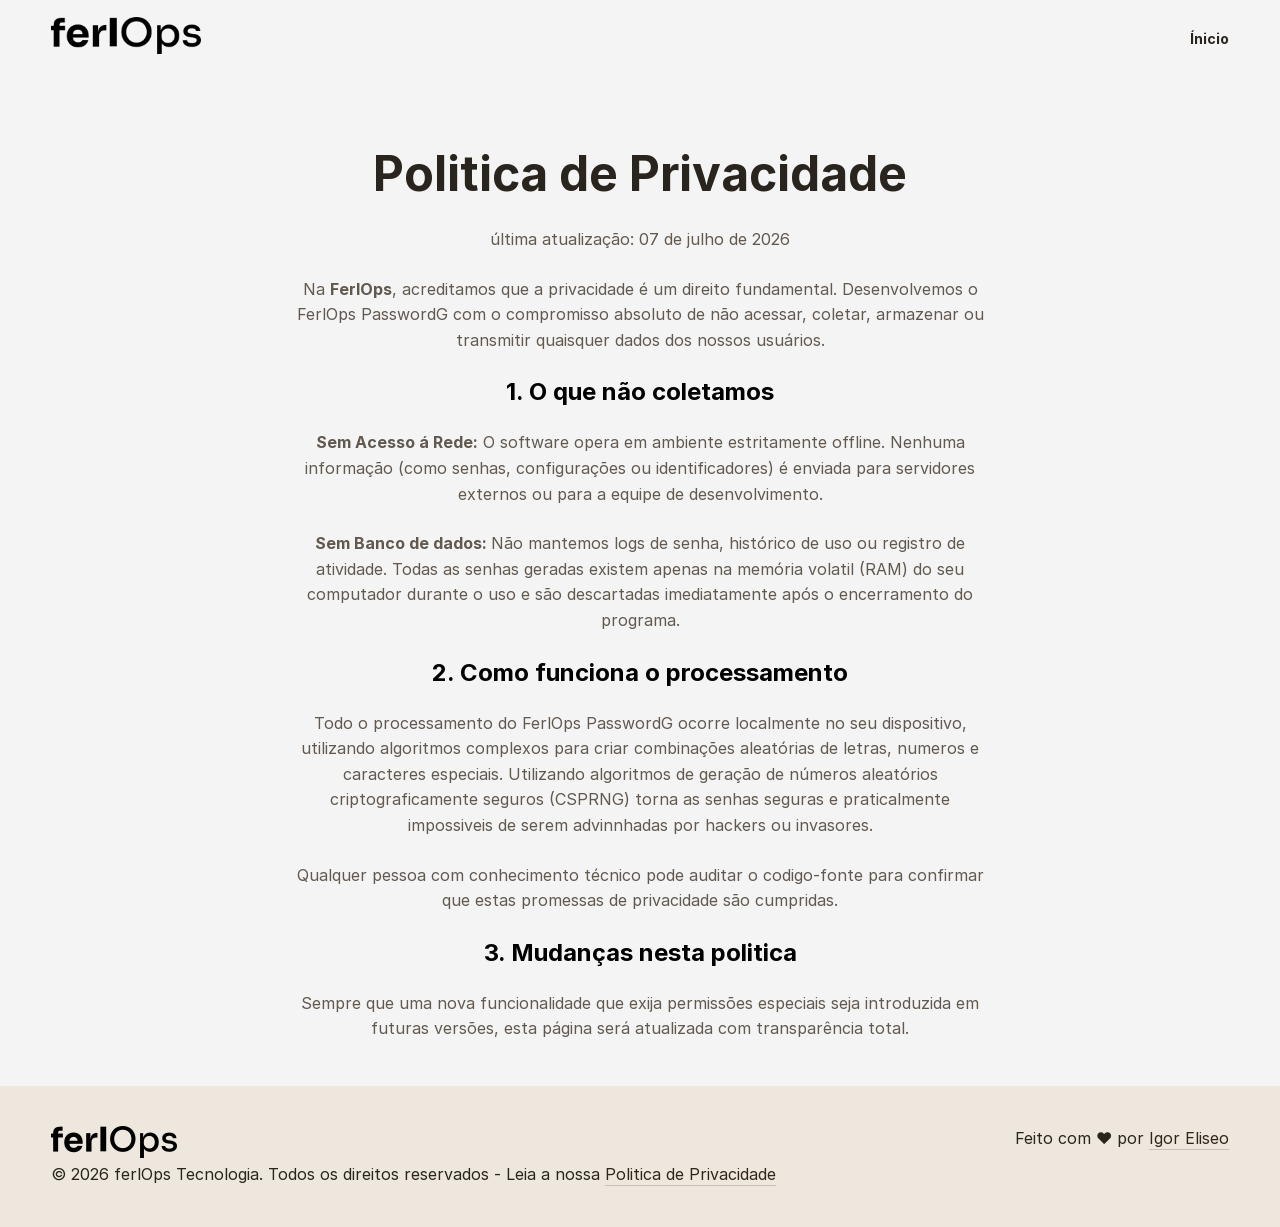
==== commit 2b9ee9ce: "atualizado o rodapé da politica de privacidade" ====
--- a/policy-privacy.html
+++ b/policy-privacy.html
@@ -3,7 +3,7 @@
 <head>
     <meta charset="UTF-8">
     <meta name="viewport" content="width=device-width, initial-scale=1.0">
-    <title>FerlOps : Sua Identidade Digital, Protegida de Verdade.</title>
+    <title>ferlOps : Sua Identidade Digital, Protegida de Verdade.</title>
     <link rel="stylesheet" href="assets/css/styles.css">
     <link rel="stylesheet" href="assets/css/responsive.css">
     <link rel="stylesheet" href="assets/css/lucide.css">
@@ -62,13 +62,13 @@
             <div class="logo-footer">
                 <img src="assets/images/logo-ferlops-footer.webp" alt="">
                 <p></p>
-                <p>&copy; 2026 FerlOps Tecnologia. Todos os direitos reservados - Leia a nossa <a href="policy-privacy.html">Politica de Privacidade</a></p>
+                <p>&copy; 2026 ferlOps Tecnologia. Todos os direitos reservados - Leia a nossa <a href="policy-privacy.html">Politica de Privacidade</a></p>
             </div>
             <div class="appinfo">
-                <p>feito com ❤️ por <a href="#">Igor Eliseo</a></p>
+                <p>Feito com ❤️ por <a href="#">Igor Eliseo</a></p>
             </div>
         </div>
     </footer>
     <script src="assets/js/web.js"></script>
 </body>
-</html>+</html>
--- a/assets/css/styles.css
+++ b/assets/css/styles.css
@@ -1,28 +1,46 @@
+
+@font-face {
+    font-family: 'inter';
+    src: url('fonts/Inter-Regular.woff2');
+    font-weight: normal;
+}
+
+@font-face {
+    font-family: 'inter';
+    src: url('fonts/Inter-Medium.woff2');
+    font-weight: 500;
+}
+
+@font-face {
+    font-family: 'inter';
+    src: url('fonts/Inter-Bold.woff2');
+    font-weight: 700;
+}
+
 * {
     margin: 0;
     padding: 0;
     box-sizing: border-box;
-}
-
-@font-face {
-    font-family: 'inter';
-    src: url('fonts/Inter-Regular.woff2');
-    font-weight: normal;
-    font-display: swap;
-}
-
-@font-face {
-    font-family: 'inter';
-    src: url('fonts/Inter-Bold.woff2');
-    font-weight: 700;
-    font-display: swap;
-}
-
-@font-face {
-    font-family: 'inter';
-    src: url('fonts/Inter-Medium.woff2');
-    font-weight: 500;
-    font-display: swap;
+    font-family: 'inter', sans-serif;
+}
+
+:root {
+    --corMarron: #312519;
+    --corBege: #f4f4f4;
+    --corTexto-1: #29241e;
+    --corTexto-2: #976e39;
+    --corTexto-3: #61584e;
+    --corHoverMenu: #e4e4e4;
+    --corPreto: #1c1c28;
+    --bordaEscura: #c7c1b9;
+    --corMarronEscuro: #312519;
+    --corBegeMedio: #eee7dd;
+    --corBegeClaro: #f5f1e5;
+    --corBoxModos: #f2f1ed;
+    --corAzul-1: #174290;
+    --corVerdeEscuro: #114a5d;
+    --corAzul-2: #143159;
+    --corBranco: #fffefa;
 }
 
 html {
@@ -30,358 +48,351 @@
 }
 
 body {
-    font-family: 'inter', Arial, Helvetica, sans-serif;
-}
-
-#logo img {
-    width: 150px;
-}
-
-#header {
-    height: 70px;
-    padding: 1rem;
-    display: flex;
-    align-items: center;
-    justify-content: space-between;
-    /* border-bottom: 1px solid rgba(0, 0, 0, 0.06); */
+    background-color: var(--corBegeMedio);
+}
+
+.interface {
+    max-width: 1380px;
+    padding: 0 4%;
+    margin: 0 auto;
+}
+
+button {
+    background-color: var(--corAzul-1);
+    border: 2px solid var(--corAzul-1);
+    border-radius: 8px;
+    color: var(--corBege);
+    cursor: pointer;
+    font-size: 0.90rem;
+    transition: .5s;
+}
+
+button:hover {
+    background-color: var(--corPreto);
+    color: var(--corBege);
+    border-color: var(--corPreto);
+}
+
+h2.title-section {
+    font-size: 4rem;
+    color: var(--corTexto-1);
+    padding-bottom: 20px;
+}
+
+h2.title-section span {
+    color: var(--corTexto-2);
+}
+
+h3 {
+    color: var(--corTexto-1);
+}
+
+/* Estilo do cabeçalho */
+
+header {
+    background-color: transparent;
+    padding: 17px 0;
     position: fixed;
     width: 100%;
-    background: linear-gradient(to bottom, #f4f4f4, transparent);
-    z-index: 2;
-}
-
-#menu {
-    display: flex;
+    z-index: 9999;
+}
+
+header.rolled {
+    background-color: var(--corBege);
+    box-shadow: 0 8px 4px rgba(0, 0, 0, 0.06);
+    transition: .3s;
+}
+
+header > .interface {
+    display: flex;
+    align-items: center;
+    justify-content: space-between;
+}
+
+header .logotipo-head img {
+    max-width: 150px;
+}
+
+header nav.menu-desktop ul {
+    display: flex;
+    align-items: center;
     list-style: none;
-    gap: 0.5rem;
-}
-
-#btn-mobile {
-    display: none;
-}
-
-#menu a {
-    display: block;
-    padding: 0.5rem;
-    font-size: 14px;
-    font-weight: 500;
+    gap: 36px;
+}
+
+header nav.menu-desktop a {
+    color: var(--corTexto-1);
     text-decoration: none;
-    color: #29241e;
-}
-
-#menu a:hover {
+    font-size: 0.88rem;
+    font-weight: bold;
+}
+
+header nav.menu-desktop a:hover {
     text-decoration: underline;
     text-underline-offset: 0.5rem;
     text-decoration-thickness: 1.5px;
-    text-decoration-color: #e4e4e4;
-}
-
-.hero {
-    display: flex;
-}
-
-section#home, 
-section#products,
-section#faq,
-section#reportbug {
-    display: flex;
-    flex-direction: column;
-    justify-content: center;
-    align-items: center;
-    padding: 60px 20px;
-    min-height: 100vh;
-    background-color: #f4f4f4;
-}
-
-section#home div.hero-content {
-    display: flex;
-    flex-direction: column;
-    justify-content: center;
-    align-items: center;
-    max-width: 800px;
-    margin-top: 10px;
-}
-
-section#home div.hero-content h1 {
-    font-size: 2.3rem;
-    margin: 4px 0;
-    color: #29241e;
-    text-align: center;
-}
-
-section#home div.hero-content p {
-    color: #61584e;
-    margin-bottom: 50px;
-}
-
-section#home div.hero-content img {
-    max-width: 100%;
-    height: auto;
+    text-decoration-color: var(--corHoverMenu);
+}
+
+header nav.menu-desktop-noresponsible ul {
+    display: flex;
+    align-items: center;
+    list-style: none;
+    gap: 36px;
+}
+
+header nav.menu-desktop-noresponsible a {
+    color: var(--corTexto-1);
+    text-decoration: none;
+    font-size: 0.88rem;
+    font-weight: bold;
+}
+
+header nav.menu-desktop-noresponsible a:hover {
+    text-decoration: underline;
+    text-underline-offset: 0.5rem;
+    text-decoration-thickness: 1.5px;
+    text-decoration-color: var(--corHoverMenu);
+}
+
+header nav.menu-desktop a button {
+    width: 94px;
+    height: 38px;
+    font-weight: bold;
+}
+
+/* Estilo do menu mobile */
+
+.btn-menu-mobile {
+    display: none;
+}
+
+.btn-menu-mobile i {
+    font-size: 2rem;
+    color: var(--corMarron);
+}
+
+.menu-mobile.abrir-menu {
+    left: 0;
+    pointer-events: initial;
+}
+
+.menu-mobile {
+    position: fixed;
+    top: 0;
+    left: 100%;
+    width: 100%;
+    height: 100vh;
+    background-color: var(--corBege);
+    text-align: right;
+    padding: 32px 0;
+    pointer-events: none;
+    transition: .5s;
+}
+
+.menu-mobile ul {
+    list-style: none;
+    padding: 64px 0;
+}
+
+.menu-mobile ul li a {
+    color: var(--corMarron);
+    font-size: 1.4rem;
+    text-decoration: none;
+    display: block;
+    padding: 24px;
+    transition: .2s;
+    outline: none;
+}
+
+.menu-mobile ul li a:hover {
+    background-color: var(--corBegeMedio);
+    color: var(--corMarron);
+    text-decoration: underline;
+    text-underline-offset: 0.5rem;
+    text-decoration-thickness: 1.5px;
+    text-decoration-color: var(--corTexto-2);
+}
+
+.menu-mobile .icon-x {
+    font-size: 2rem;
+    color: var(--corMarron);
+    padding: 24px;
+}
+
+/* Estilo da hero */
+
+section.hero {
+    background-color: var(--corBege);
+    padding-top: 144px;
+    padding-bottom: 20px;
+}
+
+.hero > .interface {
+    display: flex;
+    align-items: center;
+    gap: 120px;
+}
+
+.hero .img-hero {
+    line-height: 0;
+}
+
+.hero .img-hero img {
+    width: 450px;
     background-color: rgba(210, 200, 190, 0.4);
     border: none;
-    border-bottom: 1px solid #c7c1b9;
+    border-bottom: 1px solid var(--bordaEscura);
     border-radius: 12px;
-    box-shadow: 0 2px 6px rgba(0, 0, 0, 0.06);
-}
-
-section#home div.hero-content button#download {
-    margin-top: 40px;
-    margin-bottom: 10px;
-    padding: 15px 17px;
-    transition: all 0.13s;
-    border: 1px solid transparent;
-    border-radius: 12px;
-    cursor: pointer;
-    font-family: 'inter';
-    font-weight: bold;
-    font-size: 17px;
-    background-color: #29241e;
-    color: #fff;
-}
-
-div#infoapp span {
-    margin: 0px 10px;
-    font-size: 14px;
-    color: #61584e;
-}
-
-section#home div.hero-content button#download a {
-    text-decoration: none;
-    color: #FFF;
-}
-
-/* section#home div.hero-content button#download:hover {
-    color: #FFF;
-    background-color: #6043ef;
-    border-color: #401eeb;
-} */
-
-section#home div.hero-content button#download:hover {
-    color: #FFF;
-    background-color: #000;
-    border-color: #000;
-    transition: all 0.13s ease;
-}
-
-section#products {
-    display: flex;
-    flex-direction: column;
-    justify-content: center;
-    align-items: center;
-    min-height: 100vh;
-    background-color: #f4f4f4;
-}
-
-section#products div.hero-content {
-    display: flex;
-    flex-direction: column;
-    justify-content: center;
-    align-items: center;
-    width: 100%;
-    max-width: 900px;
-}
-
-section#products div.hero-content h2 {
-    font-size: 37px;
+    box-shadow: 0 2px 6px rgba(0, 0, 0, 0.06)
+}
+
+.hero .txt-hero h1 {
+    font-size: 3rem;
+    color: var(--corTexto-1);
+}
+
+.hero .txt-hero h1 span {
+    font-weight: normal;
+    color: var(--corTexto-2);
+}
+
+.hero .txt-hero p {
+    color: var(--corTexto-3);
+    line-height: 1.6;
+    font-size: 1.2rem;
+    margin: 24px 0;
+}
+
+.hero .txt-hero button {
+    padding: 10px 13px;
+    font-weight: bold;
+}
+
+/* Estilo do hero - politica de privacidade */
+
+section.hero-privacy {
+    background-color: var(--corBege);
+    padding-top: 144px;
     padding-bottom: 20px;
-    color: #29241e;
-}
-
-section#products div.hero-content p {
-    display: flex;
-    font-size: 15px;
-    margin-bottom: 8px;
-    color: #61584e;
-}
-
-section#products div.hero-content div.solutions-grid {
+}
+
+.hero-privacy > .interface {
+    display: flex;
+    align-items: center;
+    text-align: center;
+    gap: 120px;
+    max-width: 800px;
+}
+
+.hero-privacy .txt-policy h1 {
+    font-size: 3rem;
+    color: var(--corTexto-1);
+}
+
+.hero-privacy .txt-policy p {
+    color: var(--corTexto-3);
+    line-height: 1.6;
+    font-size: 1rem;
+    margin: 24px 0;
+}
+
+/* Estilo como funciona */
+
+section.como-funciona {
+    padding: 80px 0;
+}
+
+.como-funciona > .interface {
+    display: flex;
+    align-items: center;
+    justify-content: space-between;
+    gap: 96px;
+}
+
+.como-funciona .txt-comofunciona p {
+    color: var(--corTexto-3);
+    text-align: justify;
+    line-height: 1.6;
+    margin: 24px 0;
+}
+
+.como-funciona .img-comofunciona img{
+    width: 270px;
+}
+
+/* Estilo da seção modos */
+
+section.modo-senha {
+    padding: 80px 0;
+    background-color: var(--corBege);
+}
+
+
+.modo-senha article {
     display: grid;
     grid-template-columns: repeat(auto-fit, minmax(280px, 1fr));
     gap: 30px;
     width: 100%;
-}
-
-article.card-app {
-    display: flex;
+    margin: 34px 0;
+}
+
+.modo-senha .box-mode {
+    background-color: rgba(238, 231, 221, 0.6);
+    border: 1px solid rgba(0, 0, 0, 0.06);
+    padding: 24px;
+    border-radius: 12px;
+}
+
+.box-mode h3 {
+    color: var(--corTexto-1);
+    margin: 12px 0;
+}
+
+.box-mode p {
+    color: var(--corTexto-3);
+    text-align: justify;
+    margin: 24px 0;
+}
+
+/* Estilo do perguntas frequentes (FAQ) */
+
+section.peguntasfreq {
+    padding: 80px 0;
+}
+
+.peguntasfreq > .interface {
+    display: flex;
+    align-items: center;
     flex-direction: column;
-    padding: 40px 20px;
-    border: 1px solid rgba(0, 0, 0, 0.06);
-    border-radius: 12px;
-    transition: all ease .3s;
-    margin-top: 20px;
-    justify-content: center;
-    align-items: center;
-    background-color: #f2f1ed;
-}
-
-article.card-app h3 {
-    display: flex;
-    margin-bottom: 20px;
-    color: #29241e;
-}
-
-article.card-app p {
-    display: flex;
-    font-size: 15px;
-    margin-bottom: 8px;
-    color: #61584e;
-}
-
-article.card-app ul {
-    list-style: none;
-    margin-top: 20px;
-    margin-bottom: 20px;
-}
-
-article.card-app ul li {
-    font-size: 14px;
-    margin-bottom: 10px;
-    color: #61584e;
-}
-
-article.card-app ul li strong {
-    margin-right: 4px;
-    color: #29241e;
-}
-
-article.card-app img {
-    width: 50px;
-    margin-bottom: 20px;
-}
-
-article.card-app div.buttons {
-    display: flex;
-    margin-top: 20px;
-}
-
-.download-wrapper {
-    position: relative;
-    min-width: 190px;
-    font-size: 15px;
-}
-
-.dropdown-btn {
-    padding: 10px 22px;
-    background-color: #29241e;
-    border-radius: 12px;
-    display: flex;
-    justify-content: space-between;
-    align-items: center;
-    cursor: pointer;
-    overflow: hidden;
-    color: #fff;
-}
-
-.dropdown-btn span {
-    font-weight: bold;
-}
-
-.dropdown-btn span i {
-    margin-left: 14px;
-}
-
-.dropdown-menu {
-    position: absolute;
-    right: 0;
-    width: 100%;
-    margin-top: 3px;
-    padding: 5px 0;
-    background-color: #fff;
-    border-radius: 5px;
-    display: none;
-    border: 1px solid rgba(0, 0, 0, 0.06);
-    box-shadow: 0 2px 6px rgba(0, 0, 0, 0.06);
-}
-
-.dropdown-menu .item {
-    padding: 8px 16px;
-    cursor: pointer;
-    display: flex;
-    justify-content: center;
-    align-items: center;
-}
-
-.dropdown-menu .item:hover {
-    background-color: #e4e4e4;
-}
-
-.dropdown-menu .item.active {
-    font-weight: bold;
-}
-
-.dropdown-menu.open {
-    display: block;
-}
-
-article.card-app button#downloadBtn {
-    display: flex;
-    justify-content: center;
-    align-items: center;
-    width: 130px;
-    padding: 6px 10px;
-    margin-top: 10px;
-    background-color: #29241e;
-    font-family: 'inter';
-    color: #fff;
-    border: none;
-    cursor: pointer;
-    border-radius: 8px;
-    transition: all ease .3s;
-    margin: 0px 10px;
-}
-
-article.card-app button#downloadBtn i {
-    margin-left: 6px;
-}
-
-article.card-app button#downloadBtn:hover {
-    color: #FFF;
-    background-color: #000;
-    border-color: #000;
-    transition: all ease .3s;
-}
-
-section#faq {
-    background-color: #eee7dd;
-}
-
-section#faq div.hero-content {
-    display: flex;
-    flex-direction: column;
-    justify-content: center;
-    align-items: center;
-    max-width: 800px;
-}
-
-section#faq div.hero-content h1 {
-    font-size: 37px;
-    margin: 4px 0;
-    color: #29241e;
-}
-
-section#faq div.hero-content p {
-    color: #61584e;
-    margin-bottom: 50px;
-}
-
-section#faq div#box-accordions {
+}
+
+.peguntasfreq p.subtitle {
+    color: var(--corTexto-2);
+    text-align: justify;
+    line-height: 1.6;
+    margin: 24px 0;
+}
+
+#box-accordions {
     display: flex;
     flex-direction: column;
     gap: 15px;
     width: 100%;
-    max-width: 600px;
-    
-}
-
-section#faq div#box-accordions .accordion {
+    max-width: 700px;
+}
+
+#box-accordions .accordion {
     background-color: #fff;
     border-radius: 12px;
     padding: 12px;
     cursor: pointer;
     box-shadow: 0 2px 6px rgba(0, 0, 0, 0.06);
-}
-
-div#box-accordions .accordion .accordion-header {
+    border-bottom: 1px solid var(--bordaEscura);
+    outline: none;
+}
+
+.accordion .accordion-header {
     width: 100%;
     border: none;
     background-color: transparent;
@@ -389,251 +400,120 @@
     align-items: center;
     justify-content: space-between;
     font-weight: 500;
-    font-size: 16px;
+    font-size: 1rem;
     cursor: pointer;
-    font-family: 'inter';
-}
-
-.accordion-header span {
+    padding: 10px;
+}
+
+.accordion .accordion-header span {
     max-width: 100%;
     white-space: normal;
     text-align: left;
     overflow: hidden;
     text-overflow: clip;
-}
-
-.accordion-body {
-    color: #444;
-    font-size: 15px;
+    color: var(--corTexto-1);
+    font-weight: bold;
+}
+
+.accordion .accordion-header i {
+    color: var(--corPreto);
+}
+
+.accordion .accordion-body {
+    color: var(--corTexto-3);
+    font-size: 1rem;
     opacity: 0;
     height: 0;
     overflow: hidden;
-    transition: all  0.3s ease;
-}
-
-
-.accordion-body.active,
-.accordion-body.active p {
-    padding: 5px 0;
+}
+
+.accordion .accordion-body p {
+    line-height: 1.6;
+}
+
+.accordion .accordion-body p a {
+    color: var(--corTexto-2);
+}
+
+.accordion .accordion-body.active {
+    margin: 10px;
     height: auto;
     opacity: 1;
 }
 
-.accordion-body.active p a {
-    color: #29241e;
+/* Estilo do download */
+
+section.download {
+    background-color: var(--corPreto);
+    padding: 80px 0;
+}
+
+.download > .interface {
+    display: flex;
+    align-items: center;
+    flex-direction: column;
+}
+
+.download h3 {
+    color: var(--corBranco);
+    font-size: 2rem;
+    margin: 12px 0;
+    font-weight: normal;
+}
+
+.download h3 span {
+    font-weight: bold;
+}
+
+.download .tags-info {
+    margin-bottom: 50px;
+}
+
+.download .tags-info span {
+    color: var(--corBranco);
+    font-weight: bold;
+    padding: 10px;
+    border: 1px solid rgba(238, 231, 221, 0.06);
+    border-radius: 60px;
+    margin: 0 5px;
+}
+
+.download p {
+    color: var(--corBegeMedio);
+    margin: 24px 0;
+}
+
+.download button {
+    background-color: var(--corBege);
+    color: var(--corTexto-1);
+    border-color: var(--corBege);
+    padding: 10px 13px;
+    font-weight: bold;
+}
+
+.download button a {
+    color: var(--corTexto-1);
     text-decoration: none;
 }
 
-.accordion-body.active p a:hover {
-    text-decoration: underline;
-    text-underline-offset: 0.2rem;
-    text-decoration-thickness: 1.5px;
-    text-decoration-color: #e4e4e4;
-}
-
-section#reportbug {
-    display: flex;
-    flex-direction: column;
-    justify-content: center;
-    align-items: center;
-    padding: 20px;
-    min-height: 100vh;
-    background-color: #f4f4f4;
-}
-
-section#reportbug div.hero-content {
-    display: flex;
-    flex-direction: column;
-    justify-content: center;
-    align-items: center;
-    max-width: 800px;
-}
-
-section#reportbug div.hero-content h1 {
-    font-size: 37px;
-    margin: 14px 0;
-    color: #29241e;
-}
-
-section#reportbug div.hero-content p {
-    color: #61584e;
-    margin-bottom: 50px;
-}
-
-button#reportbtn {
-    display: flex;
-    justify-content: center;
-    align-items: center;
-    width: 170px;
-    padding: 6px 10px;
-    margin-top: 10px;
-    background-color: #29241e;
-    font-family: 'inter';
-    color: #fff;
-    border: none;
-    cursor: pointer;
-    border-radius: 8px;
-    transition: all ease .3s;
-    margin: 0px 10px;
-    font-weight: bold;
-}
-
-button#reportbtn a  {
-    color: #fff;
-    text-decoration: none;
-}
-
-section#policy_privacy {
-    display: flex;
-    flex-direction: column;
-    justify-content: center;
-    align-items: center;
-    padding: 60px 20px;
-    min-height: 100vh;
-    background-color: #f4f4f4;
-}
-
-section#policy_privacy div.hero-content {
-    display: flex;
-    flex-direction: column;
-    justify-content: center;
-    align-items: center;
-    max-width: 800px;
-}
-
-section#policy_privacy div.hero-content h1 {
-    font-size: 37px;
-    margin: 14px 0;
-    color: #29241e;
-    text-align: center;
-}
-
-section#policy_privacy div.hero-content h2 {
-    margin: 14px 0;
-    color: #29241e;
-}
-
-section#policy_privacy div.hero-content p {
-    color: #61584e;
-    margin-bottom: 50px;
-}
-
-
-footer#footer {
-    height: 70px;
-    padding: 1rem;
-    background-color: #312519;
-    color: #b0a795;
-    font-family: 'inter';
-    display: flex;
-    justify-content: center;
-    align-items: center;
-}
-
-footer#footer p {
-    font-size: 15px;
-}
-
-footer#footer p a {
-    text-decoration: none;
-    color: #fff;
-}
-
-
-footer#footer p a:hover {
-    text-decoration: underline;
-    text-underline-offset: 0.2rem;
-    text-decoration-thickness: 0.5px;
-    transition: all ease .3s;
-}
-
-@media (max-width: 600px) {
-
-    #header {
-        margin: 0;
-        display: flex;
-    }
-
-    #menu {
-        display: block;
-        position: absolute;
-        width: 100%;
-        top: 70px;
-        right: 0;
-        transition: .6s;
-        z-index: 1000;
-        height: 0;
-        visibility: hidden;
-        overflow-y: hidden;
-        background-color: #fff;
-    }
-
-    #nav.active #menu {
-        height: calc(100vh - 70px);
-        visibility: visible;
-    }
-
-    #menu a {
-        padding: 1rem 0;
-        margin: 0 1rem;
-    }
-
-    #btn-mobile {
-        display: flex;
-        border: none;
-        cursor: pointer;
-        background-color: transparent;
-        gap: .5rem;
-    }
-
-    #hamburguer {
-        display: block;
-        border-top: 2px solid;
-        width: 20px;
-    }
-
-    #hamburguer::after, #hamburguer::before {
-        content: '';
-        display: block;
-        width: 20px;
-        height: 2px;
-        background-color: #29241e;
-        margin-top: 5px;
-        transition: .3s;
-    }
-
-    #nav.active #hamburguer {
-        border-top-color: transparent;
-    }
-
-    #nav.active #hamburguer::before {
-        transform: rotate(135deg);
-    }
-
-    #nav.active #hamburguer::after {
-        transform: rotate(-135deg);
-        position: relative;
-        top: -7px;
-    }
-
-    div.solutions-grid {
-        grid-template-columns: 1fr !important;
-    }
-
-    section#home {
-        padding: 30px;
-    }
-
-    section#home div.hero-content h1 {
-        font-size: 1.8rem;
-    }
-
-    section#home div.hero-content {
-        margin-top: 60px;
-    }
-
-    section#products div.hero-content {
-        max-width: 600px;
-    }
-
-}+/* Estilo do rodapé */
+
+footer {
+    padding: 40px 0;
+    color: var(--corTexto-1);
+}
+
+footer > .interface {
+    display: flex;
+    justify-content: space-between;
+}
+
+footer p {
+    line-height: 1.6;
+}
+
+footer a {
+    text-underline-offset: 0.3rem;
+    text-decoration-color: var(--bordaEscura);
+    color: var(--corMarron);
+}
--- a/assets/css/responsive.css
+++ b/assets/css/responsive.css
@@ -0,0 +1,87 @@
+@media (max-width: 1000px) {
+
+    /* Estilo do menu */
+
+    h2.title-section {
+        font-size: 2rem;
+    }
+
+    .menu-desktop {
+        display: none;
+    }
+
+    /* Estilo da hero */
+
+    section.hero {
+        background-color: var(--corBege);
+        padding-bottom: 20px;
+    }
+
+    .hero > .interface {
+        text-align: center;
+        gap: 120px;
+        flex-direction: column;
+    }
+
+    .hero .img-hero {
+        line-height: 0;
+    }
+
+    .hero .img-hero img {
+        width: 320px;
+        background-color: rgba(210, 200, 190, 0.4);
+        border: none;
+        border-bottom: 1px solid var(--bordaEscura);
+        border-radius: 12px;
+        box-shadow: 0 2px 6px rgba(0, 0, 0, 0.06)
+    }
+
+    .hero .txt-hero h1 {
+        font-size: 2rem;
+    }
+
+    .hero .txt-hero p {
+        font-size: 1rem;
+    }
+
+    .hero .txt-hero button {
+        padding: 10px 13px;
+        font-weight: bold;
+    }
+
+
+    /* Estilo como funciona */
+
+    .como-funciona > .interface {
+        flex-direction: column;
+    }
+
+    .como-funciona .img-comofunciona img{
+        width: 230px;
+    }
+
+    /* Estilo do download */
+
+    .download > .interface { 
+        text-align: center;
+    }
+    .download .tags-info span {
+        display: flex;
+        margin: 10px 0;
+    }
+
+    /* Estilo do rodapé */
+
+    footer > .interface {
+        display: flex;
+        justify-content: space-between;
+        flex-direction: column-reverse;
+        gap: 32px;
+        text-align: center;
+    }
+
+    .btn-menu-mobile {
+        display: block;
+    }
+
+}
